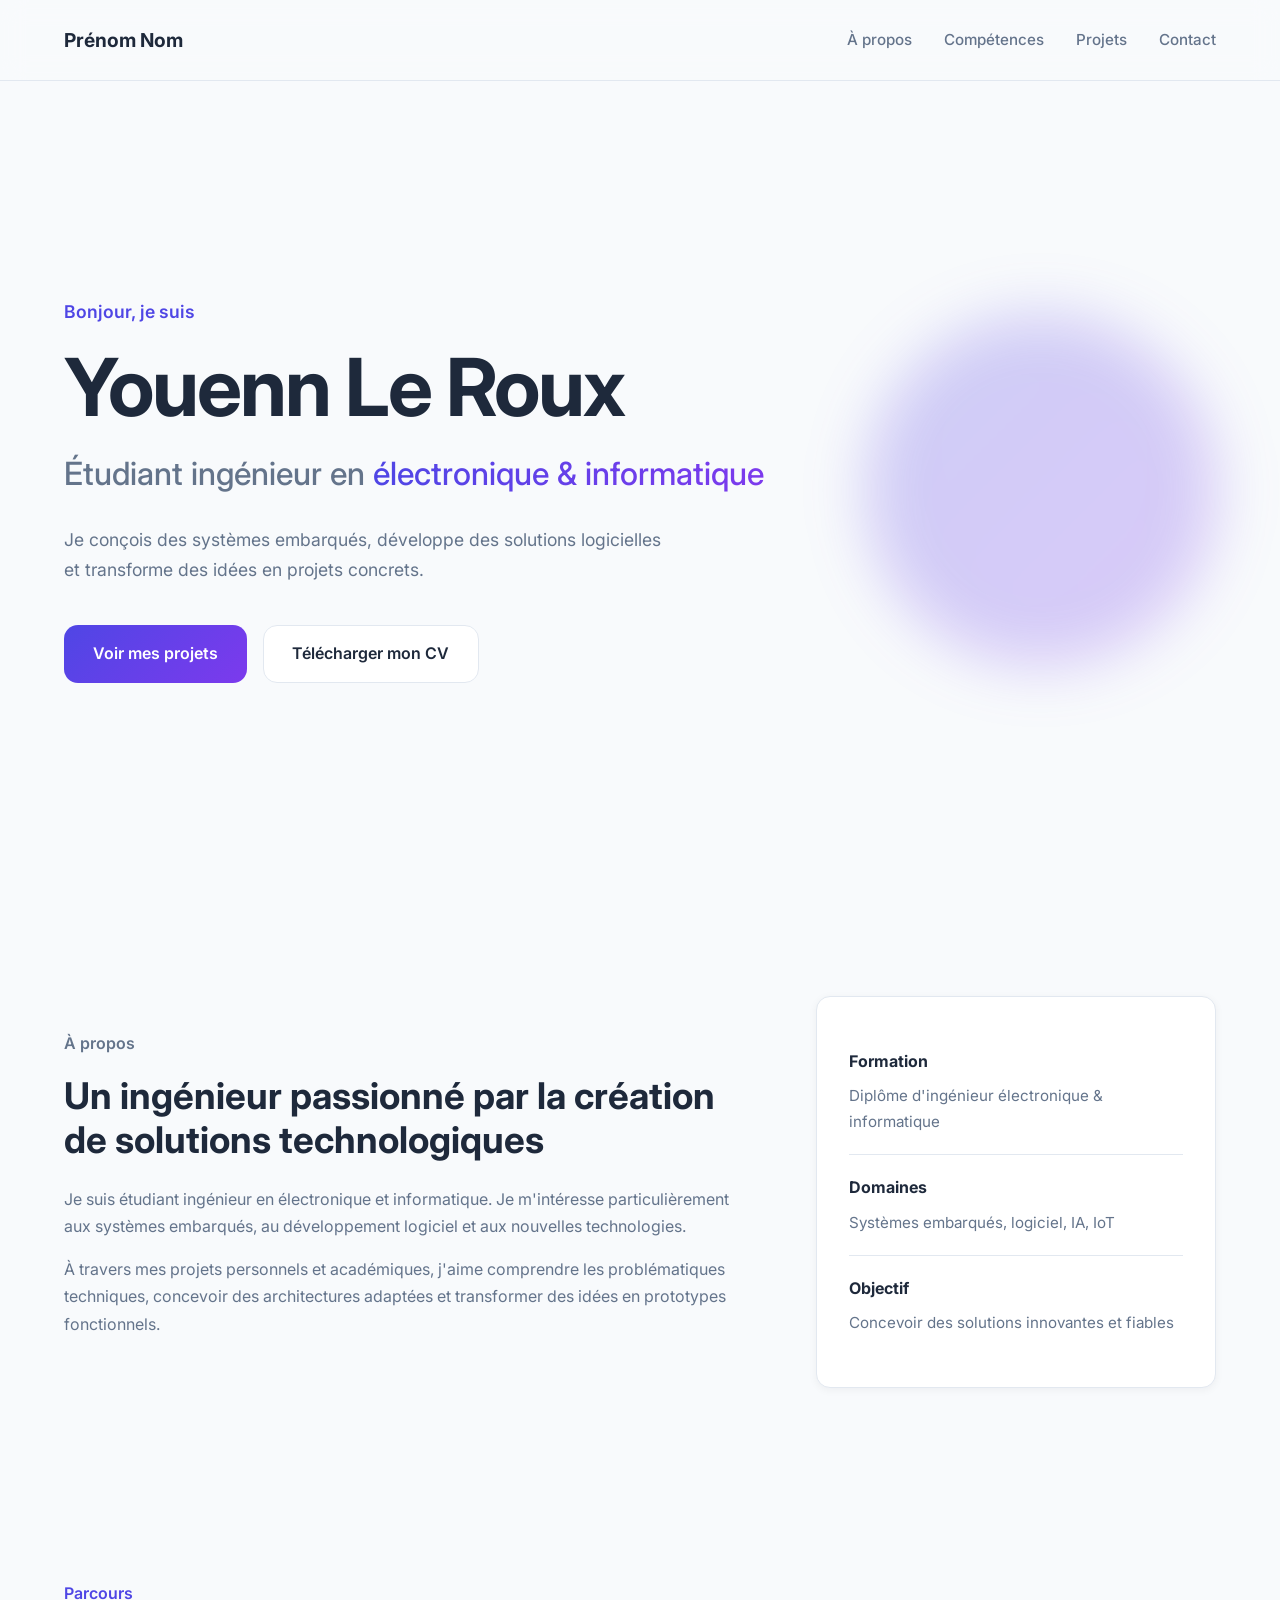
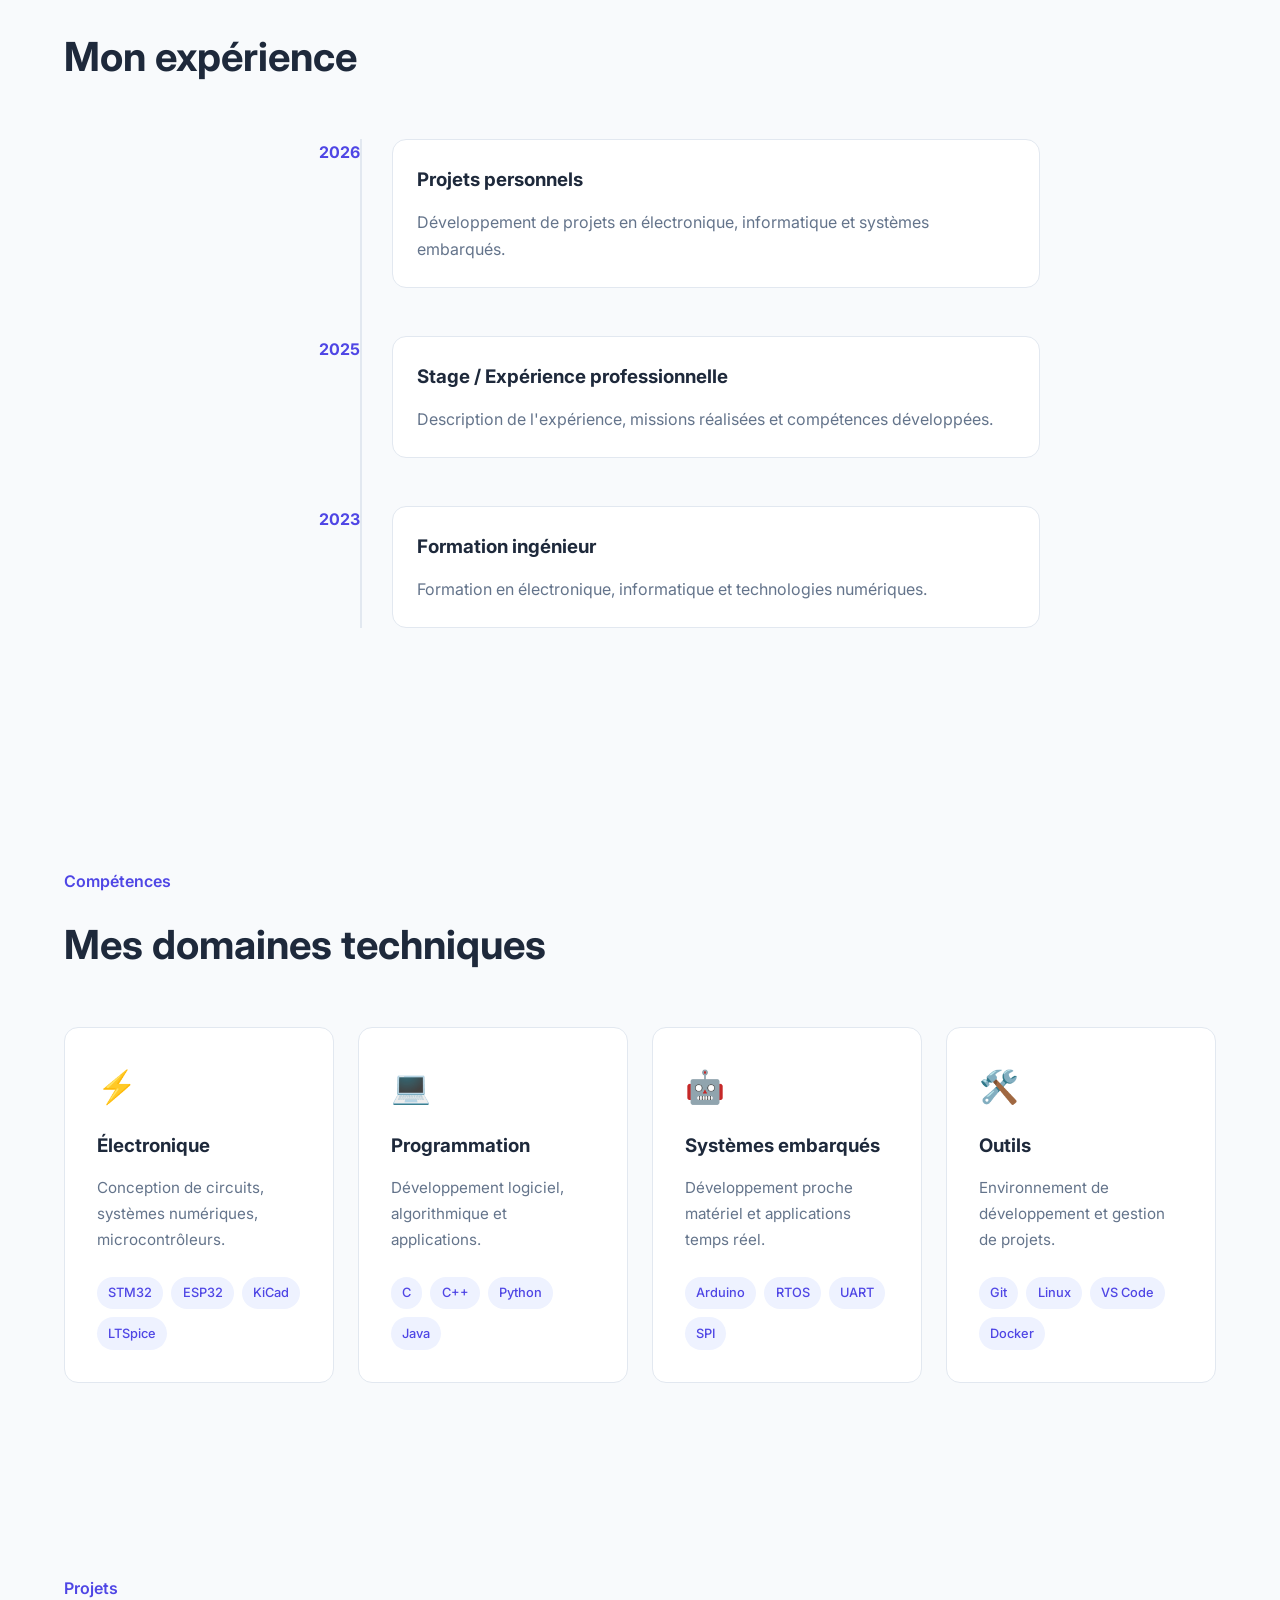
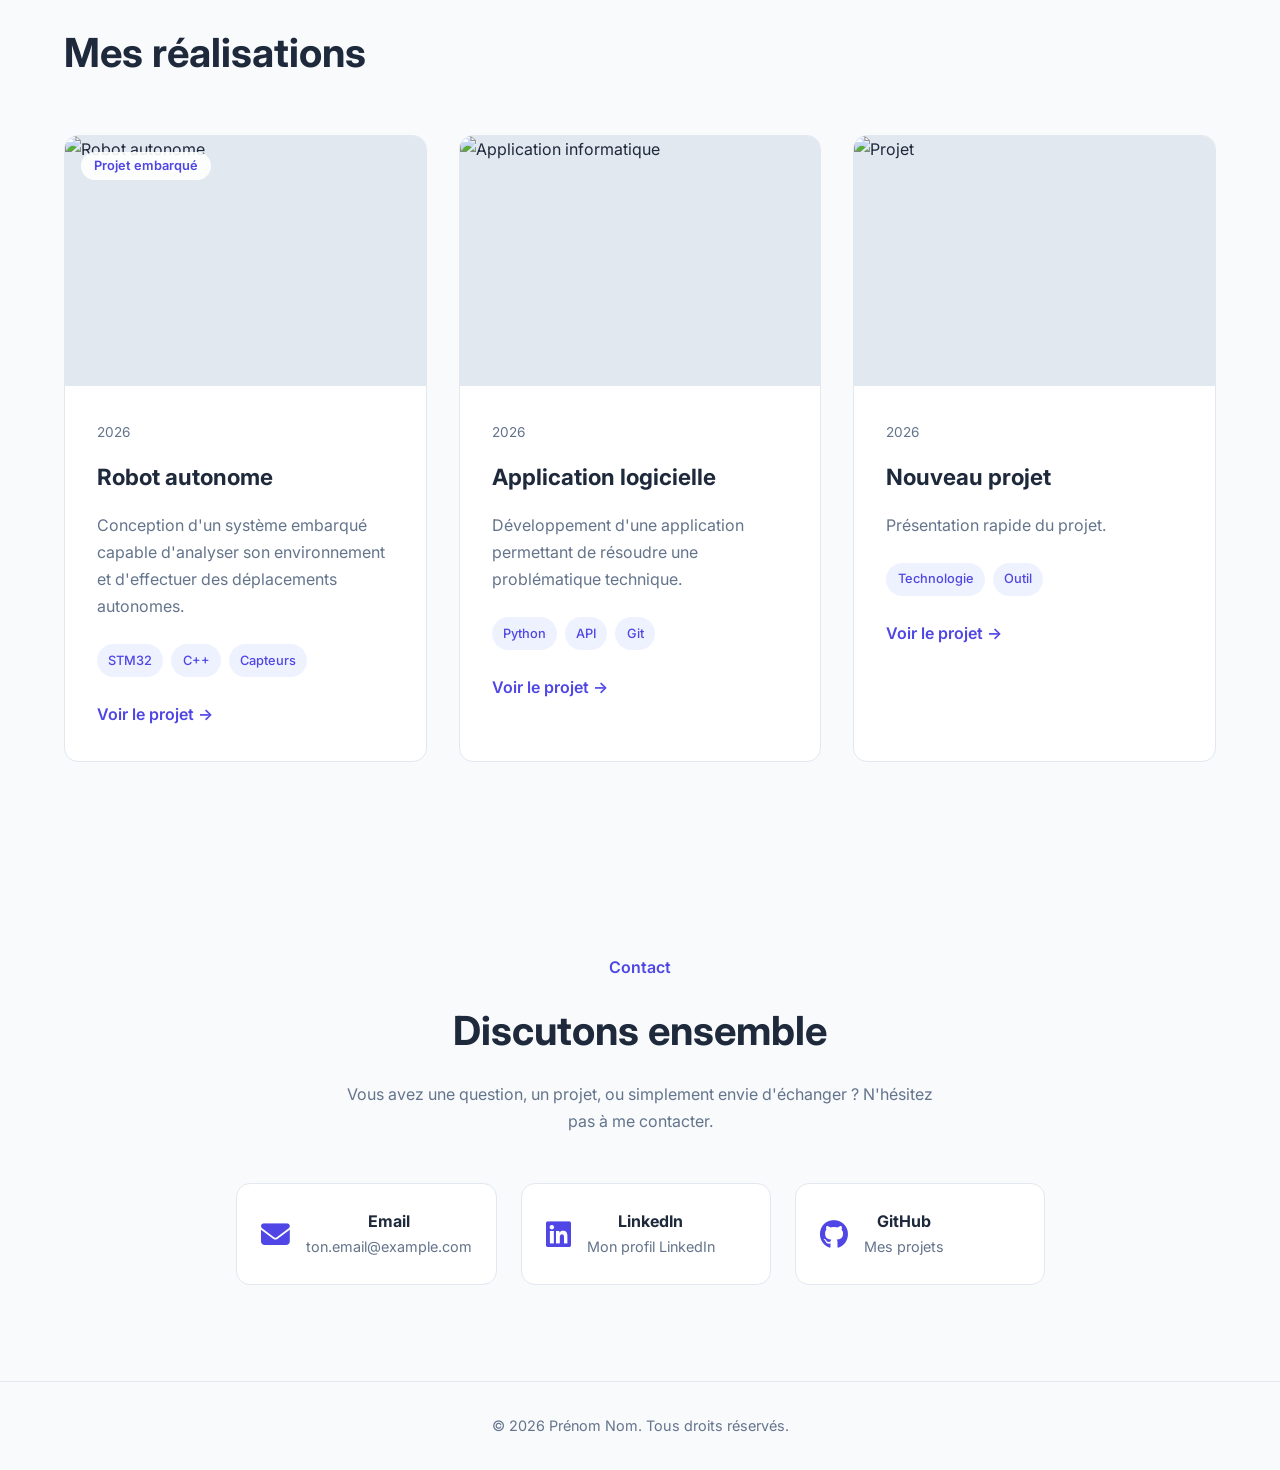
==== index.html @ a0578a2b "Ajout timeline" ====
<!DOCTYPE html>
<html lang="fr">

<head>
    <meta charset="UTF-8">
    <meta name="viewport" content="width=device-width, initial-scale=1.0">

    <title>Prénom Nom | Portfolio</title>

    <meta name="description"
        content="Portfolio de Prénom Nom, étudiant ingénieur en électronique et informatique.">

    <!-- Police Google -->
    <link rel="preconnect" href="https://fonts.googleapis.com">
    <link rel="preconnect" href="https://fonts.gstatic.com" crossorigin>

    <link href="https://fonts.googleapis.com/css2?family=Inter:wght@300;400;500;600;700;800&display=swap"
        rel="stylesheet">

    <!-- CSS -->
    <link rel="stylesheet" href="css/variables.css">
    <link rel="stylesheet" href="css/style.css">
    <link rel="stylesheet" href="css/components.css">
    <link rel="stylesheet" href="css/home.css">

    <!-- Icônes -->
    <link rel="stylesheet"
        href="https://cdnjs.cloudflare.com/ajax/libs/font-awesome/6.7.2/css/all.min.css">
</head>

<body>

    <!-- ===================== -->
    <!-- Navigation -->
    <!-- ===================== -->


<nav class="navbar">

    <div class="container nav-container">

        <a href="#" class="logo">
            Prénom Nom
        </a>


        <ul class="nav-links">


    <li>
        <a href="#about">
            À propos
        </a>
    </li>


    <li>
        <a href="#skills">
            Compétences
        </a>
    </li>


    <li>
        <a href="#projects">
            Projets
        </a>
    </li>


    <li>
        <a href="#contact">
            Contact
        </a>
    </li>


</ul>


<button class="menu-toggle">

    <i class="fa-solid fa-bars"></i>

</button>

    </div>

</nav>

<!-- ===================== -->
<!-- Hero -->
<!-- ===================== -->

<header class="hero">

    <div class="container hero-container">


        <div class="hero-content">


            <p class="hero-intro">
                Bonjour, je suis
            </p>


            <h1>
                Youenn Le Roux
            </h1>


            <h2>
                Étudiant ingénieur en
                <span>électronique & informatique</span>
            </h2>


            <p class="hero-description">

                Je conçois des systèmes embarqués,
                développe des solutions logicielles
                et transforme des idées en projets concrets.

            </p>


            <div class="hero-buttons">


                <a href="#projects" class="btn btn-primary">

                    Voir mes projets

                </a>


                <a href="assets/cv/CV.pdf" class="btn btn-secondary">

                    Télécharger mon CV

                </a>


            </div>


        </div>



        <div class="hero-decoration">


            <div class="circle"></div>


        </div>



    </div>

</header>

 <!-- ===================== -->
<!-- À propos -->
<!-- ===================== -->

<section id="about" class="about">


    <div class="container about-container">


        <div class="about-content">


            <p class="section-label">
                À propos
            </p>


            <h2>
                Un ingénieur passionné par la création
                de solutions technologiques
            </h2>


            <p>

                Je suis étudiant ingénieur en électronique
                et informatique. Je m'intéresse particulièrement
                aux systèmes embarqués, au développement logiciel
                et aux nouvelles technologies.

            </p>


            <p>

                À travers mes projets personnels et académiques,
                j'aime comprendre les problématiques techniques,
                concevoir des architectures adaptées et transformer
                des idées en prototypes fonctionnels.

            </p>


        </div>



        <div class="about-card">


            <div class="info-item">

                <h3>
                    Formation
                </h3>

                <p>
                    Diplôme d'ingénieur
                    électronique & informatique
                </p>

            </div>



            <div class="info-item">

                <h3>
                    Domaines
                </h3>

                <p>
                    Systèmes embarqués,
                    logiciel, IA, IoT
                </p>

            </div>



            <div class="info-item">

                <h3>
                    Objectif
                </h3>

                <p>
                    Concevoir des solutions
                    innovantes et fiables
                </p>

            </div>


        </div>


    </div>


</section>

<!-- ===================== -->
<!-- Parcours -->
<!-- ===================== -->


<section id="experience" class="experience">


<div class="container">


<div class="section-header">


<p class="section-label">

Parcours

</p>


<h2>

Mon expérience

</h2>


</div>




<div class="timeline">



<div class="timeline-item">


<div class="timeline-date">

2026

</div>


<div class="timeline-content">


<h3>

Projets personnels

</h3>


<p>

Développement de projets en électronique,
informatique et systèmes embarqués.

</p>


</div>


</div>






<div class="timeline-item">


<div class="timeline-date">

2025

</div>


<div class="timeline-content">


<h3>

Stage / Expérience professionnelle

</h3>


<p>

Description de l'expérience,
missions réalisées et compétences développées.

</p>


</div>


</div>






<div class="timeline-item">


<div class="timeline-date">

2023

</div>


<div class="timeline-content">


<h3>

Formation ingénieur

</h3>


<p>

Formation en électronique,
informatique et technologies numériques.

</p>


</div>


</div>



</div>


</div>


</section>

<!-- ===================== -->
<!-- Compétences -->
<!-- ===================== -->

<section id="skills" class="skills">


    <div class="container">


        <div class="section-header">

            <p class="section-label">
                Compétences
            </p>

            <h2>
                Mes domaines techniques
            </h2>

        </div>



        <div class="skills-grid">


            <!-- Electronique -->

            <div class="skill-card">


                <div class="skill-icon">
                    ⚡
                </div>


                <h3>
                    Électronique
                </h3>


                <p>
                    Conception de circuits,
                    systèmes numériques,
                    microcontrôleurs.
                </p>


                <div class="tags">

                    <span>STM32</span>
                    <span>ESP32</span>
                    <span>KiCad</span>
                    <span>LTSpice</span>

                </div>


            </div>



            <!-- Programmation -->

            <div class="skill-card">


                <div class="skill-icon">
                    💻
                </div>


                <h3>
                    Programmation
                </h3>


                <p>
                    Développement logiciel,
                    algorithmique et applications.
                </p>


                <div class="tags">

                    <span>C</span>
                    <span>C++</span>
                    <span>Python</span>
                    <span>Java</span>

                </div>


            </div>



            <!-- Embarqué -->

            <div class="skill-card">


                <div class="skill-icon">
                    🤖
                </div>


                <h3>
                    Systèmes embarqués
                </h3>


                <p>
                    Développement proche matériel
                    et applications temps réel.
                </p>


                <div class="tags">

                    <span>Arduino</span>
                    <span>RTOS</span>
                    <span>UART</span>
                    <span>SPI</span>

                </div>


            </div>



            <!-- Outils -->

            <div class="skill-card">


                <div class="skill-icon">
                    🛠️
                </div>


                <h3>
                    Outils
                </h3>


                <p>
                    Environnement de développement
                    et gestion de projets.
                </p>


                <div class="tags">

                    <span>Git</span>
                    <span>Linux</span>
                    <span>VS Code</span>
                    <span>Docker</span>

                </div>


            </div>


        </div>


    </div>


</section>

<!-- ===================== -->
<!-- Projets -->
<!-- ===================== -->

<section id="projects" class="projects">


    <div class="container">


        <div class="section-header">

            <p class="section-label">
                Projets
            </p>


            <h2>
                Mes réalisations
            </h2>


        </div>



        <div class="projects-grid">



            <!-- Projet 1 -->

            <article class="project-card">


                <div class="project-image">


    <img 
    src="assets/images/projects/project1.jpg"
    alt="Robot autonome">


    <div class="project-overlay">


        <span>
            Projet embarqué
        </span>


    </div>


</div>



                <div class="project-content">
					<div class="project-meta">


    				<span>
        				2026
    				</span>


					</div>

                    <h3>
                        Robot autonome
                    </h3>


                    <p>

                        Conception d'un système embarqué
                        capable d'analyser son environnement
                        et d'effectuer des déplacements autonomes.

                    </p>



                    <div class="tags">

                        <span>STM32</span>
                        <span>C++</span>
                        <span>Capteurs</span>

                    </div>



                    <a href="projects/robot-autonome.html"
                       class="project-link">

                        Voir le projet →

                    </a>


                </div>


            </article>





            <!-- Projet 2 -->

            <article class="project-card">


                <div class="project-image">


                    <img 
                    src="assets/images/projects/project2.jpg"
                    alt="Application informatique">


                </div>



                <div class="project-content">

					<div class="project-meta">

						<span>
							2026
						</span>

					</div>
                    <h3>
                        Application logicielle
                    </h3>


                    <p>

                        Développement d'une application
                        permettant de résoudre une problématique
                        technique.

                    </p>



                    <div class="tags">

                        <span>Python</span>
                        <span>API</span>
                        <span>Git</span>

                    </div>



                    <a href="projects/application.html"
                       class="project-link">

                        Voir le projet →

                    </a>


                </div>


            </article>

			<article class="project-card">


				<div class="project-image">


					<img 
					src="assets/images/projects/project3.jpg"
					alt="Projet">


				</div>



				<div class="project-content">


					<div class="project-meta">

						<span>
							2026
						</span>

					</div>


					<h3>

					Nouveau projet

					</h3>



					<p>

					Présentation rapide du projet.

					</p>



					<div class="tags">

						<span>
							Technologie
						</span>

						<span>
							Outil
						</span>

					</div>


					<a href="#"
					class="project-link">

						Voir le projet →

					</a>



				</div>


			</article>





        </div>


    </div>


</section>

 <!-- ===================== -->
<!-- Contact -->
<!-- ===================== -->

<section id="contact" class="contact">


    <div class="container contact-container">


        <p class="section-label">
            Contact
        </p>


        <h2>
            Discutons ensemble
        </h2>


        <p class="contact-text">

            Vous avez une question, un projet,
            ou simplement envie d'échanger ?
            N'hésitez pas à me contacter.

        </p>



        <div class="contact-links">


            <a href="mailto:ton.email@example.com"
               class="contact-card">


                <i class="fa-solid fa-envelope"></i>


                <div>

                    <h3>
                        Email
                    </h3>

                    <p>
                        ton.email@example.com
                    </p>

                </div>


            </a>





            <a href="#"
               class="contact-card">


                <i class="fa-brands fa-linkedin"></i>


                <div>

                    <h3>
                        LinkedIn
                    </h3>

                    <p>
                        Mon profil LinkedIn
                    </p>

                </div>


            </a>





            <a href="#"
               class="contact-card">


                <i class="fa-brands fa-github"></i>


                <div>

                    <h3>
                        GitHub
                    </h3>


                    <p>
                        Mes projets
                    </p>


                </div>


            </a>



        </div>



    </div>


</section>

 <!-- ===================== -->
<!-- Footer -->
<!-- ===================== -->


<footer class="footer">


    <div class="container">


        <p>

            © 2026 Prénom Nom.
            Tous droits réservés.

        </p>


    </div>


</footer>

    <script src="js/main.js"></script>

</body>

</html>
---- css/variables.css ----
:root {

    /* Couleurs */

    --background: #F8FAFC;
    --surface: #FFFFFF;

    --primary: #4F46E5;
    --primary-light: #6366F1;

    --secondary: #7C3AED;

    --text: #1E293B;
    --text-light: #64748B;

    --border: #E2E8F0;

    /* Ombres */

    --shadow-sm:
        0 2px 8px rgba(15,23,42,.05);

    --shadow-md:
        0 8px 25px rgba(15,23,42,.08);

    --shadow-lg:
        0 15px 40px rgba(15,23,42,.12);

    /* Espacements */

    --spacing-xs: .5rem;
    --spacing-sm: 1rem;
    --spacing-md: 2rem;
    --spacing-lg: 4rem;
    --spacing-xl: 6rem;

    /* Rayons */

    --radius: 14px;

    /* Largeur maximale */

    --container: 1200px;

}
---- css/style.css ----
*{
    margin:0;
    padding:0;
    box-sizing:border-box;
}

html{
    scroll-behavior:smooth;
}

body{

    font-family:'Inter',sans-serif;

    background:var(--background);

    color:var(--text);

    line-height:1.7;

}

img{
    max-width:100%;
    display:block;
}

a{
    color:inherit;
    text-decoration:none;
}

ul{
    list-style:none;
}

section{

    padding:var(--spacing-xl) 0;

}

.container{

    width:min(90%,var(--container));

    margin:auto;

}

body {

    padding-top: 80px;

}

/* ========================= */
/* Footer */
/* ========================= */


.footer {

    padding:2rem 0;

    border-top:1px solid var(--border);

    text-align:center;

    color:var(--text-light);

    font-size:.9rem;

}

@media(max-width:600px){


    section {

        padding:4rem 0;

    }



    .container {


        width:90%;


    }


}
---- css/components.css ----
/* ========================= */
/* Navbar */
/* ========================= */


.navbar {

    position: fixed;

    top: 0;
    left: 0;

    width: 100%;

    z-index: 1000;

    background: rgba(248,250,252,0.75);

    backdrop-filter: blur(12px);

    border-bottom: 1px solid var(--border);

}


.nav-container {

    height: 80px;

    display: flex;

    justify-content: space-between;

    align-items: center;

}


/* Logo */

.logo {

    font-size: 1.2rem;

    font-weight: 700;

    color: var(--text);

}


/* Navigation */

.nav-links {

    display: flex;

    align-items: center;

    gap: 2rem;

}


.nav-links a {

    color: var(--text-light);

    font-size: 0.95rem;

    font-weight: 500;

    transition: color .3s ease;

}



.nav-links a:hover {

    color: var(--primary);

}

.btn {

    display:inline-flex;

    align-items:center;

    justify-content:center;

}

/* ========================= */
/* Menu mobile */
/* ========================= */


.menu-toggle {

    display:none;

    background:none;

    border:none;

    font-size:1.5rem;

    cursor:pointer;

    color:var(--text);

}





@media(max-width:800px){


    .nav-links {


        position:absolute;

        top:80px;

        left:0;

        width:100%;


        background:white;


        flex-direction:column;


        padding:2rem;


        gap:1.5rem;


        border-bottom:1px solid var(--border);


        transform:translateY(-150%);


        transition:.3s ease;


    }



    .nav-links.active {


        transform:translateY(0);


    }



    .menu-toggle {


        display:block;


    }



}
---- css/home.css ----
/* ========================= */
/* Hero */
/* ========================= */


.hero {

    min-height: calc(100vh - 80px);

    display: flex;

    align-items: center;

    overflow: hidden;

}



.hero-container {

    display: flex;

    justify-content: space-between;

    align-items: center;

    gap: 3rem;

}



.hero-content {

    max-width: 700px;

    animation: fadeUp .8s ease forwards;

}



.hero-intro {

    color: var(--primary);

    font-size: 1.1rem;

    font-weight: 600;

    margin-bottom: 1rem;

}



.hero h1 {


    font-size: clamp(3rem, 7vw, 5rem);

    line-height: 1.1;

    letter-spacing: -2px;

    margin-bottom: 1rem;

}



.hero h2 {

    font-size: clamp(1.4rem, 3vw, 2rem);

    font-weight: 500;

    color: var(--text-light);

    margin-bottom: 1.5rem;

}



.hero h2 span {

    background: linear-gradient(
        90deg,
        var(--primary),
        var(--secondary)
    );

    -webkit-background-clip: text;

    color: transparent;

}



.hero-description {

    max-width: 600px;

    color: var(--text-light);

    font-size: 1.1rem;

    margin-bottom: 2.5rem;

}



/* Boutons */


.hero-buttons {

    display: flex;

    gap: 1rem;

}



.btn {

    padding: .9rem 1.8rem;

    border-radius: var(--radius);

    font-weight: 600;

    transition: all .3s ease;

}



.btn-primary {

    background:

    linear-gradient(
        135deg,
        var(--primary),
        var(--secondary)
    );

    color:white;

}



.btn-primary:hover {

    transform: translateY(-3px);

    box-shadow: var(--shadow-md);

}



.btn-secondary {

    border:1px solid var(--border);

    background:white;

}



.btn-secondary:hover {

    border-color:var(--primary);

    color:var(--primary);

}



/* Décoration */

.hero-decoration {

    position:relative;

    width:350px;

    height:350px;

}



.circle {


    width:100%;

    height:100%;


    border-radius:50%;


    background:

    linear-gradient(
        135deg,
        rgba(79,70,229,.25),
        rgba(124,58,237,.25)
    );


    filter:blur(30px);


}



/* Animation */


@keyframes fadeUp {


    from {

        opacity:0;

        transform:translateY(30px);

    }


    to {

        opacity:1;

        transform:translateY(0);

    }

}

/* ========================= */
/* About */
/* ========================= */


.about-container {

    display:grid;

    grid-template-columns:1fr 400px;

    gap:4rem;

    align-items:center;

}



.section-label {

    color:var(--primary);

    font-weight:600;

    margin-bottom:1rem;

}



.about-content h2 {

    font-size:2.3rem;

    line-height:1.2;

    margin-bottom:1.5rem;

}



.about-content p {

    color:var(--text-light);

    margin-bottom:1rem;

}



/* Carte */

.about-card {


    background:var(--surface);

    border:1px solid var(--border);

    border-radius:var(--radius);

    padding:2rem;

    box-shadow:var(--shadow-sm);

}



.info-item {

    padding:1.2rem 0;

    border-bottom:1px solid var(--border);

}



.info-item:last-child {

    border-bottom:none;

}



.info-item h3 {

    font-size:1rem;

    margin-bottom:.5rem;

    color:var(--text);

}



.info-item p {

    color:var(--text-light);

    font-size:.95rem;

}

/* ========================= */
/* Skills */
/* ========================= */


.section-header {

    margin-bottom:3rem;

}



.section-header h2 {

    font-size:2.5rem;

}



.skills-grid {


    display:grid;

    grid-template-columns:
    repeat(4,1fr);

    gap:1.5rem;

}



.skill-card {


    background:var(--surface);

    border:1px solid var(--border);

    padding:2rem;

    border-radius:var(--radius);

    transition:.3s ease;

}



.skill-card:hover {


    transform:translateY(-8px);

    box-shadow:var(--shadow-md);

    border-color:transparent;

}



.skill-icon {


    font-size:2rem;

    margin-bottom:1rem;

}



.skill-card h3 {

    margin-bottom:.8rem;

}



.skill-card p {

    color:var(--text-light);

    font-size:.95rem;

    margin-bottom:1.5rem;

}



/* Tags */


.tags {

    display:flex;

    flex-wrap:wrap;

    gap:.5rem;

}



.tags span {


    background:#EEF2FF;

    color:var(--primary);

    padding:.35rem .7rem;

    border-radius:999px;

    font-size:.8rem;

    font-weight:500;

}

@media(max-width:1100px){


    .skills-grid {

        grid-template-columns:
        repeat(2,1fr);

    }


}



@media(max-width:600px){


    .skills-grid {

        grid-template-columns:1fr;

    }


}

/* ========================= */
/* Projects */
/* ========================= */


.projects-grid {


    display:grid;

    grid-template-columns:
    repeat(3,1fr);

    gap:2rem;

}



.project-card {


    background:var(--surface);

    border:1px solid var(--border);

    border-radius:var(--radius);

    overflow:hidden;

    transition:.3s ease;


}



.project-card:hover {


    transform:translateY(-8px);

    box-shadow:var(--shadow-md);


}



.project-image {


    height:250px;

    background:#E2E8F0;

    overflow:hidden;


}



.project-image img {


    width:100%;

    height:100%;

    object-fit:cover;

    transition:.5s ease;


}



.project-content {


    padding:2rem;


}



.project-content h3 {


    font-size:1.4rem;

    margin-bottom:1rem;


}



.project-content p {


    color:var(--text-light);

    margin-bottom:1.5rem;


}



.project-link {


    display:inline-block;

    margin-top:1.5rem;

    color:var(--primary);

    font-weight:600;

    transition:.3s;


}



.project-link:hover {


    transform:translateX(5px);


}

@media(max-width:1000px){


    .projects-grid {

        grid-template-columns:
        repeat(2,1fr);

    }


}



@media(max-width:700px){


    .projects-grid {

        grid-template-columns:
        1fr;

    }


}

/* ========================= */
/* Contact */
/* ========================= */


.contact {

    text-align:center;

}



.contact-container h2 {

    font-size:2.5rem;

    margin-bottom:1rem;

}



.contact-text {


    max-width:600px;

    margin:0 auto 3rem;

    color:var(--text-light);

}



.contact-links {


    display:flex;

    justify-content:center;

    gap:1.5rem;

    flex-wrap:wrap;


}



.contact-card {


    display:flex;

    align-items:center;

    gap:1rem;

    padding:1.5rem;

    min-width:250px;

    background:var(--surface);

    border:1px solid var(--border);

    border-radius:var(--radius);

    transition:.3s ease;


}



.contact-card i {


    font-size:1.8rem;

    color:var(--primary);


}



.contact-card:hover {


    transform:translateY(-5px);

    box-shadow:var(--shadow-md);


}



.contact-card h3 {


    font-size:1rem;


}



.contact-card p {


    color:var(--text-light);

    font-size:.9rem;


}

@media(max-width:900px){


    .hero-container {


        flex-direction:column;


        text-align:center;


    }



    .hero-buttons {


        justify-content:center;


        flex-wrap:wrap;


    }



    .hero-decoration {


        width:250px;

        height:250px;


    }


}

/* ========================= */
/* Project cards improvement */
/* ========================= */


.project-image {

    position:relative;

}



.project-overlay {


    position:absolute;

    top:1rem;

    left:1rem;


}



.project-overlay span {


    background:rgba(255,255,255,.9);

    color:var(--primary);

    padding:.4rem .8rem;

    border-radius:999px;

    font-size:.8rem;

    font-weight:600;


}



.project-meta {


    margin-bottom:.8rem;

}



.project-meta span {


    color:var(--text-light);

    font-size:.85rem;


}



.project-card {


    position:relative;

}



.project-card img {


    transition:.5s ease;

}



.project-card:hover img {


    transform:scale(1.05);


}


/* ========================= */
/* Experience timeline */
/* ========================= */


.experience {

    position:relative;

}



.timeline {

    position:relative;

    max-width:800px;

    margin:auto;

}



.timeline::before {


    content:"";

    position:absolute;

    left:120px;

    top:0;

    bottom:0;


    width:2px;

    background:var(--border);


}



.timeline-item {


    display:grid;

    grid-template-columns:120px 1fr;

    gap:2rem;

    margin-bottom:3rem;


}



.timeline-date {


    font-weight:700;

    color:var(--primary);

    text-align:right;


}



.timeline-content {


    background:var(--surface);

    border:1px solid var(--border);

    padding:1.5rem;

    border-radius:var(--radius);


}



.timeline-content h3 {


    margin-bottom:.8rem;


}



.timeline-content p {


    color:var(--text-light);


}

@media(max-width:700px){


    .timeline::before {

        left:10px;

    }



    .timeline-item {


        grid-template-columns:1fr;

        padding-left:2rem;


    }



    .timeline-date {


        text-align:left;


    }


}
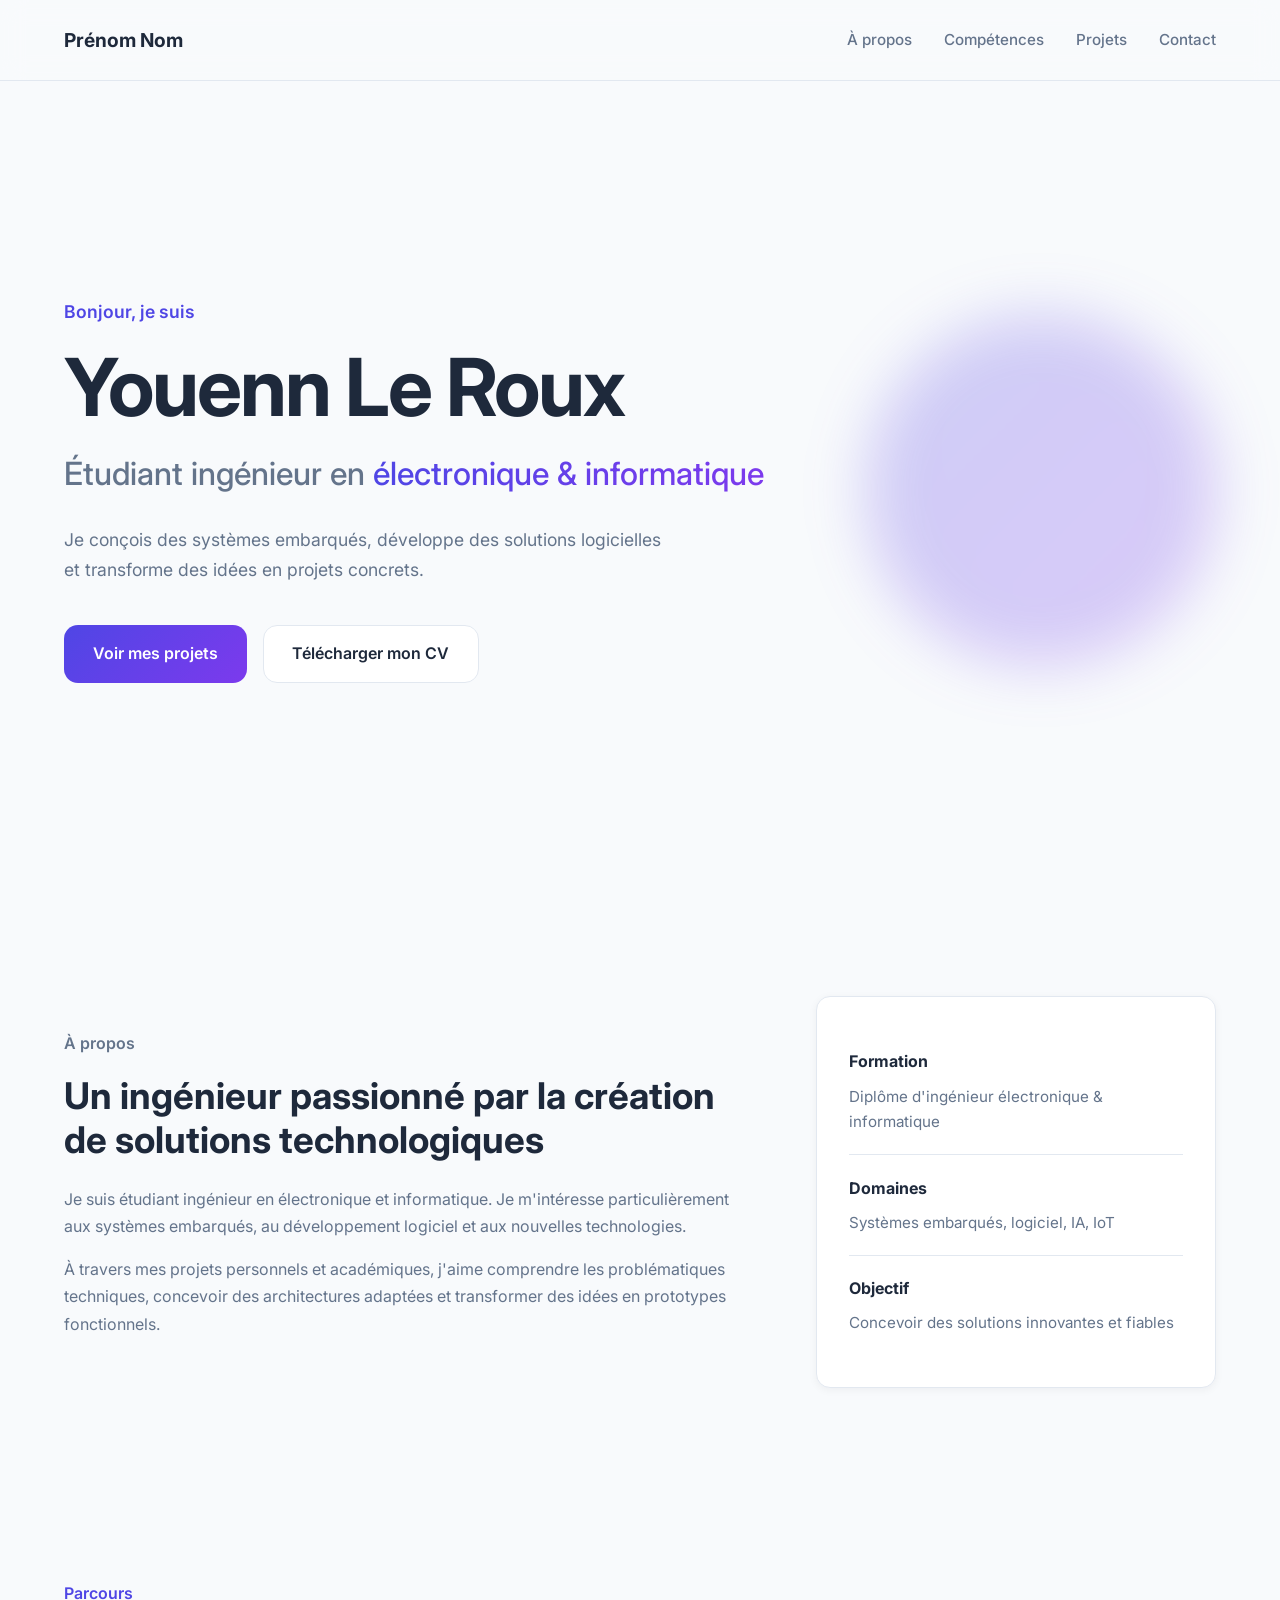
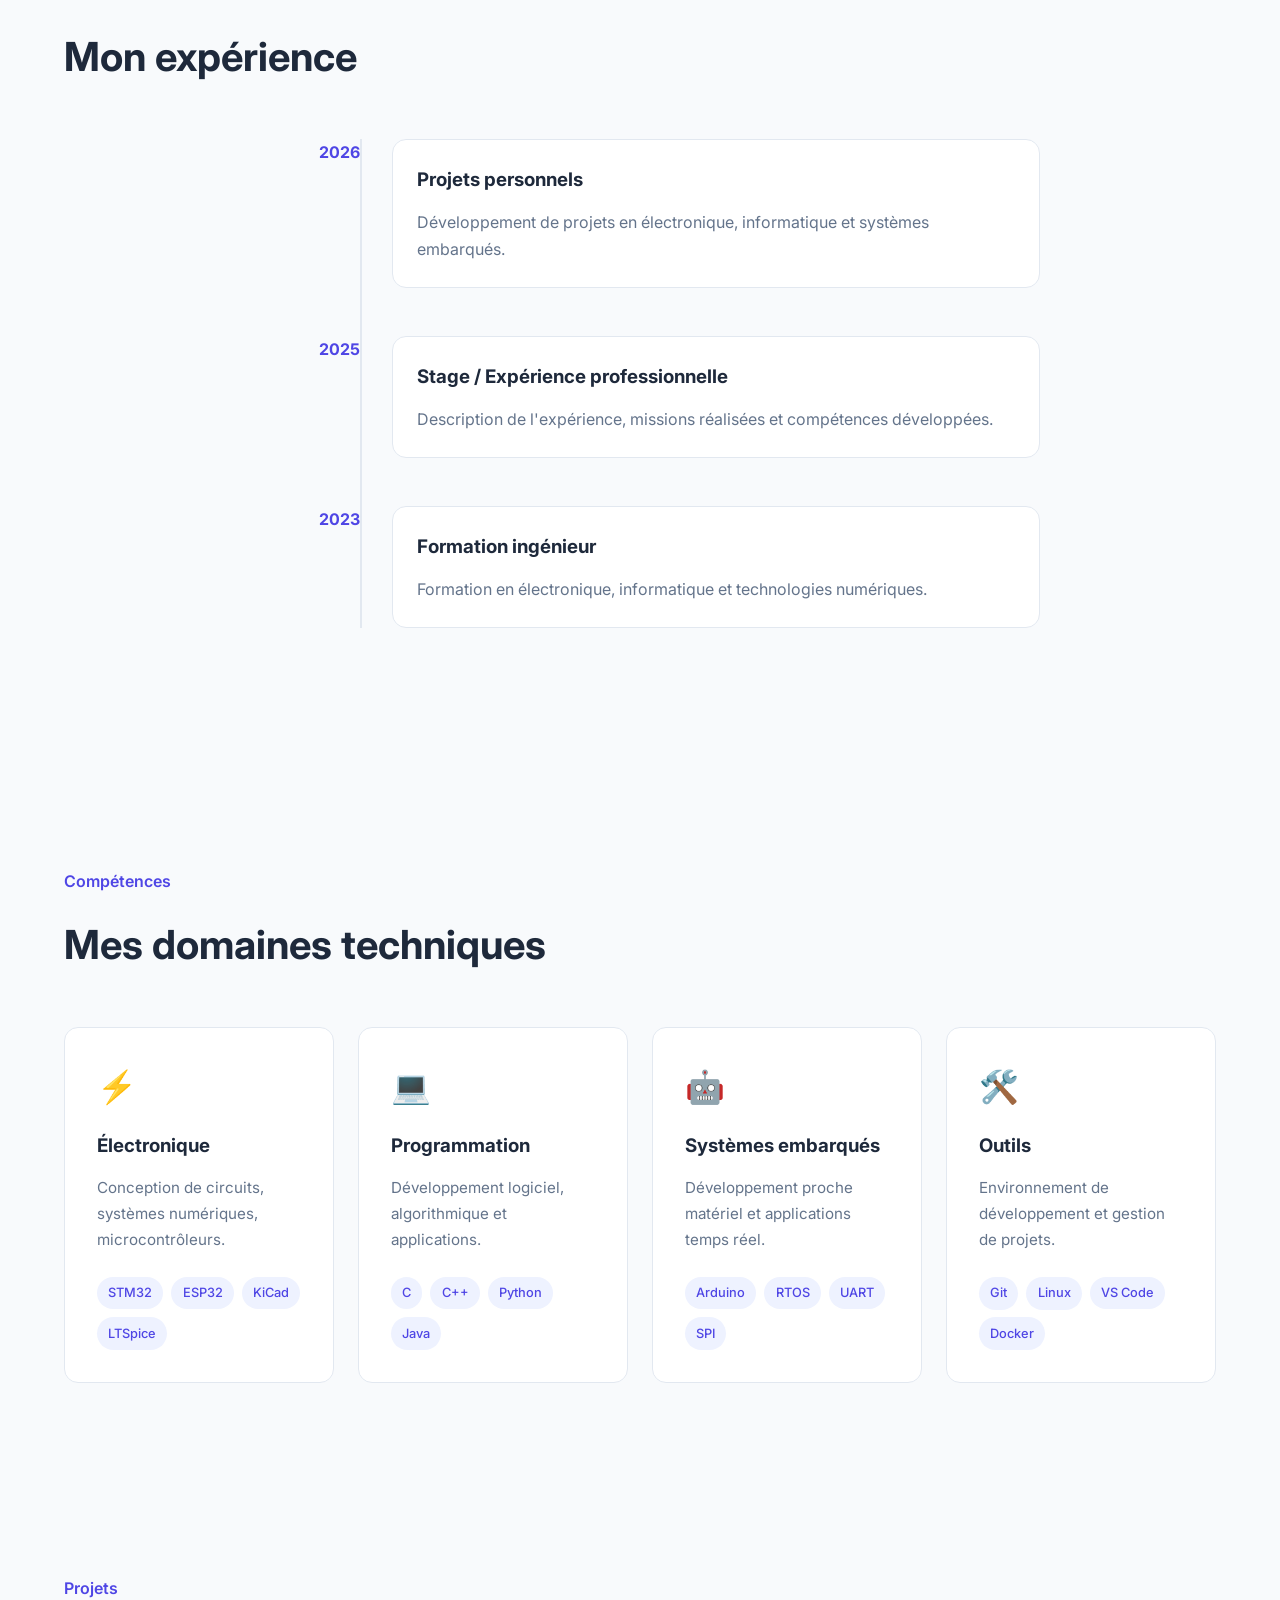
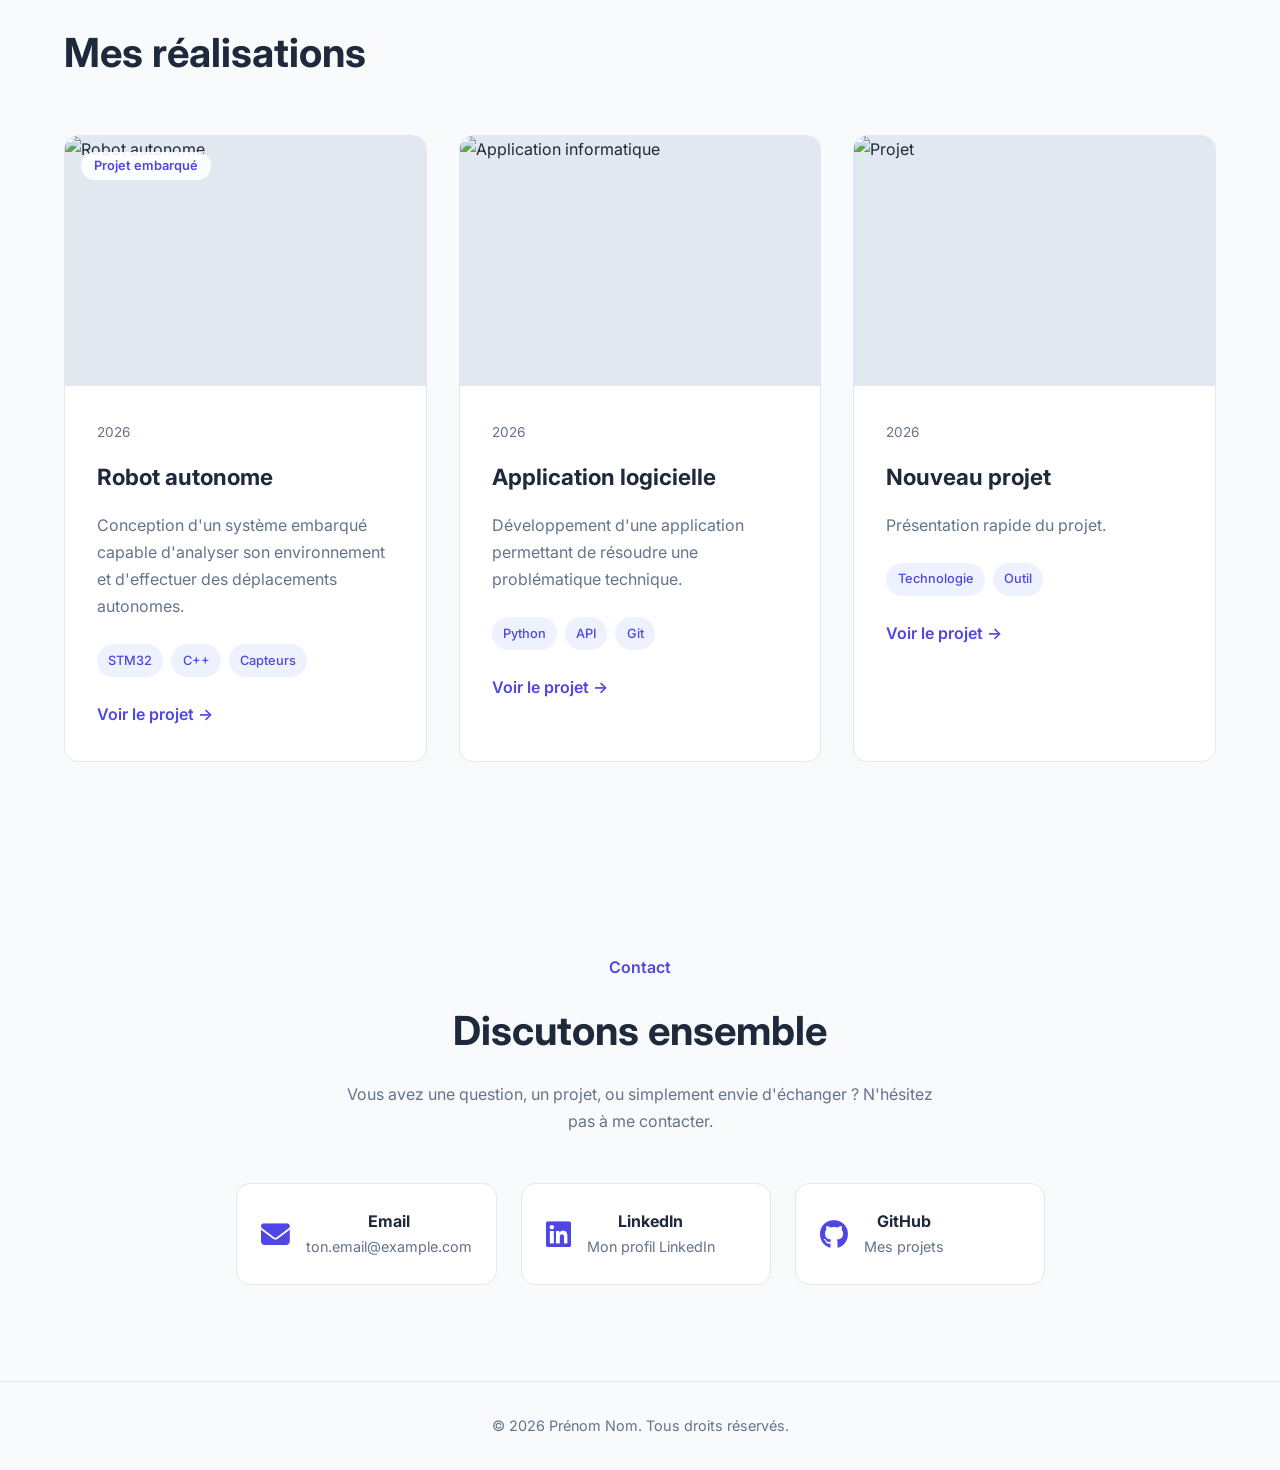
==== commit a05ed33e: "Animations scroll" ====
--- a/index.html
+++ b/index.html
@@ -23,6 +23,10 @@
     <link rel="stylesheet" href="css/components.css">
     <link rel="stylesheet" href="css/home.css">
 
+	<link 
+href="https://unpkg.com/aos@2.3.1/dist/aos.css"
+rel="stylesheet">
+
     <!-- Icônes -->
     <link rel="stylesheet"
         href="https://cdnjs.cloudflare.com/ajax/libs/font-awesome/6.7.2/css/all.min.css">
@@ -97,7 +101,9 @@
     <div class="container hero-container">
 
 
-        <div class="hero-content">
+        <div 
+		class="hero-content"
+		data-aos="fade-up">
 
 
             <p class="hero-intro">
@@ -173,7 +179,9 @@
     <div class="container about-container">
 
 
-        <div class="about-content">
+        <div 
+		class="about-content"
+		data-aos="fade-right">
 
 
             <p class="section-label">
@@ -211,7 +219,9 @@
 
 
 
-        <div class="about-card">
+        <div 
+		class="about-card"
+		data-aos="fade-left">
 
 
             <div class="info-item">
@@ -303,7 +313,10 @@
 
 
 
-<div class="timeline-item">
+<div 
+class="timeline-item"
+data-aos="fade-up"
+>
 
 
 <div class="timeline-date">
@@ -341,7 +354,9 @@
 
 
 
-<div class="timeline-item">
+<div 
+class="timeline-item"
+data-aos="fade-up">
 
 
 <div class="timeline-date">
@@ -379,7 +394,9 @@
 
 
 
-<div class="timeline-item">
+<div 
+class="timeline-item"
+data-aos="fade-up">
 
 
 <div class="timeline-date">
@@ -451,7 +468,9 @@
 
             <!-- Electronique -->
 
-            <div class="skill-card">
+            <div 
+			class="skill-card"
+			data-aos="fade-up">
 
 
                 <div class="skill-icon">
@@ -487,7 +506,9 @@
 
             <!-- Programmation -->
 
-            <div class="skill-card">
+            <div 
+			class="skill-card"
+			data-aos="fade-up">
 
 
                 <div class="skill-icon">
@@ -522,7 +543,9 @@
 
             <!-- Embarqué -->
 
-            <div class="skill-card">
+            <div 
+			class="skill-card"
+			data-aos="fade-up">
 
 
                 <div class="skill-icon">
@@ -557,7 +580,9 @@
 
             <!-- Outils -->
 
-            <div class="skill-card">
+            <div 
+			class="skill-card"
+			data-aos="fade-up">
 
 
                 <div class="skill-icon">
@@ -629,7 +654,10 @@
 
             <!-- Projet 1 -->
 
-            <article class="project-card">
+            <article 
+			class="project-card"
+			data-aos="fade-up"
+			data-aos-delay="100">
 
 
                 <div class="project-image">
@@ -710,7 +738,10 @@
 
             <!-- Projet 2 -->
 
-            <article class="project-card">
+            <article 
+			class="project-card"
+			data-aos="fade-up"
+			data-aos-delay="200">
 
 
                 <div class="project-image">
@@ -772,7 +803,10 @@
 
             </article>
 
-			<article class="project-card">
+			<article 
+			class="project-card"
+			data-aos="fade-up"
+			data-aos-delay="300">
 
 
 				<div class="project-image">
@@ -1000,6 +1034,24 @@
 
     <script src="js/main.js"></script>
 
+
+
+<script 
+src="https://unpkg.com/aos@2.3.1/dist/aos.js">
+</script>
+
+
+<script>
+
+AOS.init({
+
+    duration:800,
+
+    once:true
+
+});
+
+</script>
 </body>
 
 </html>
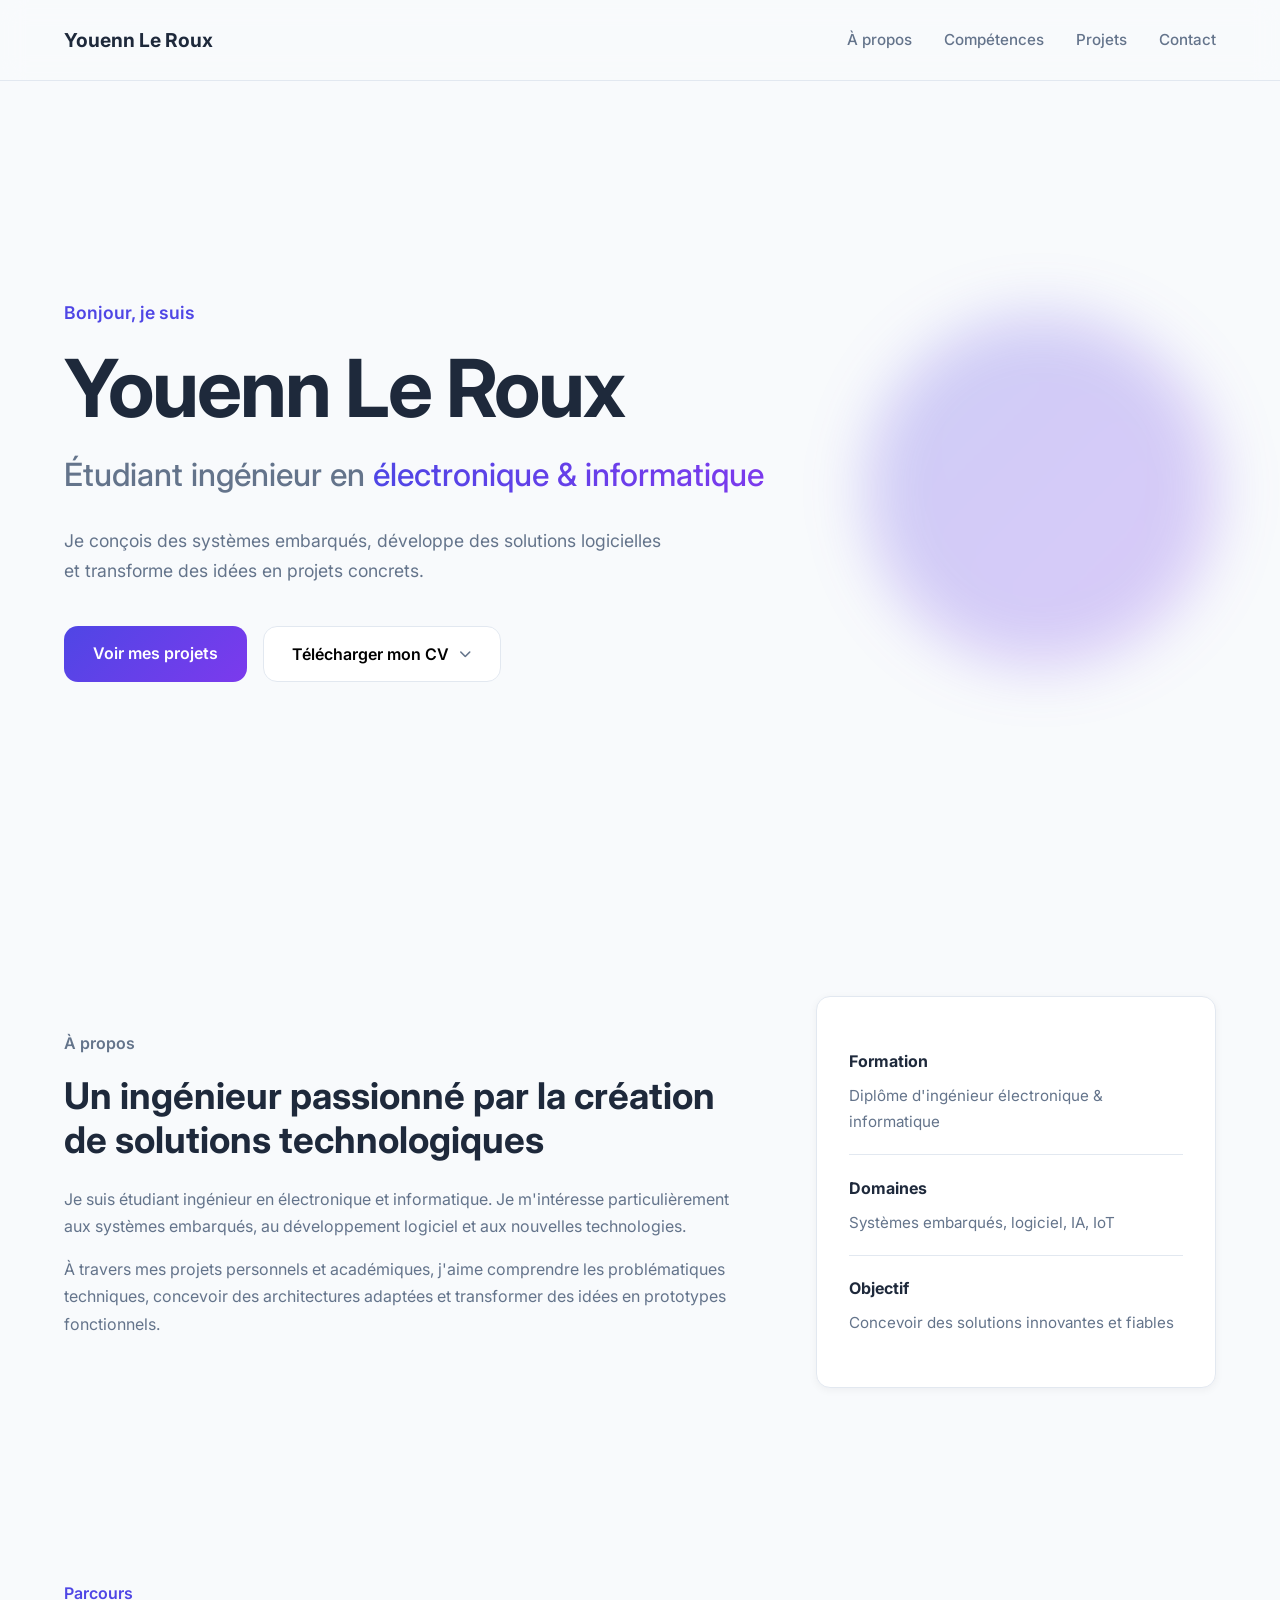
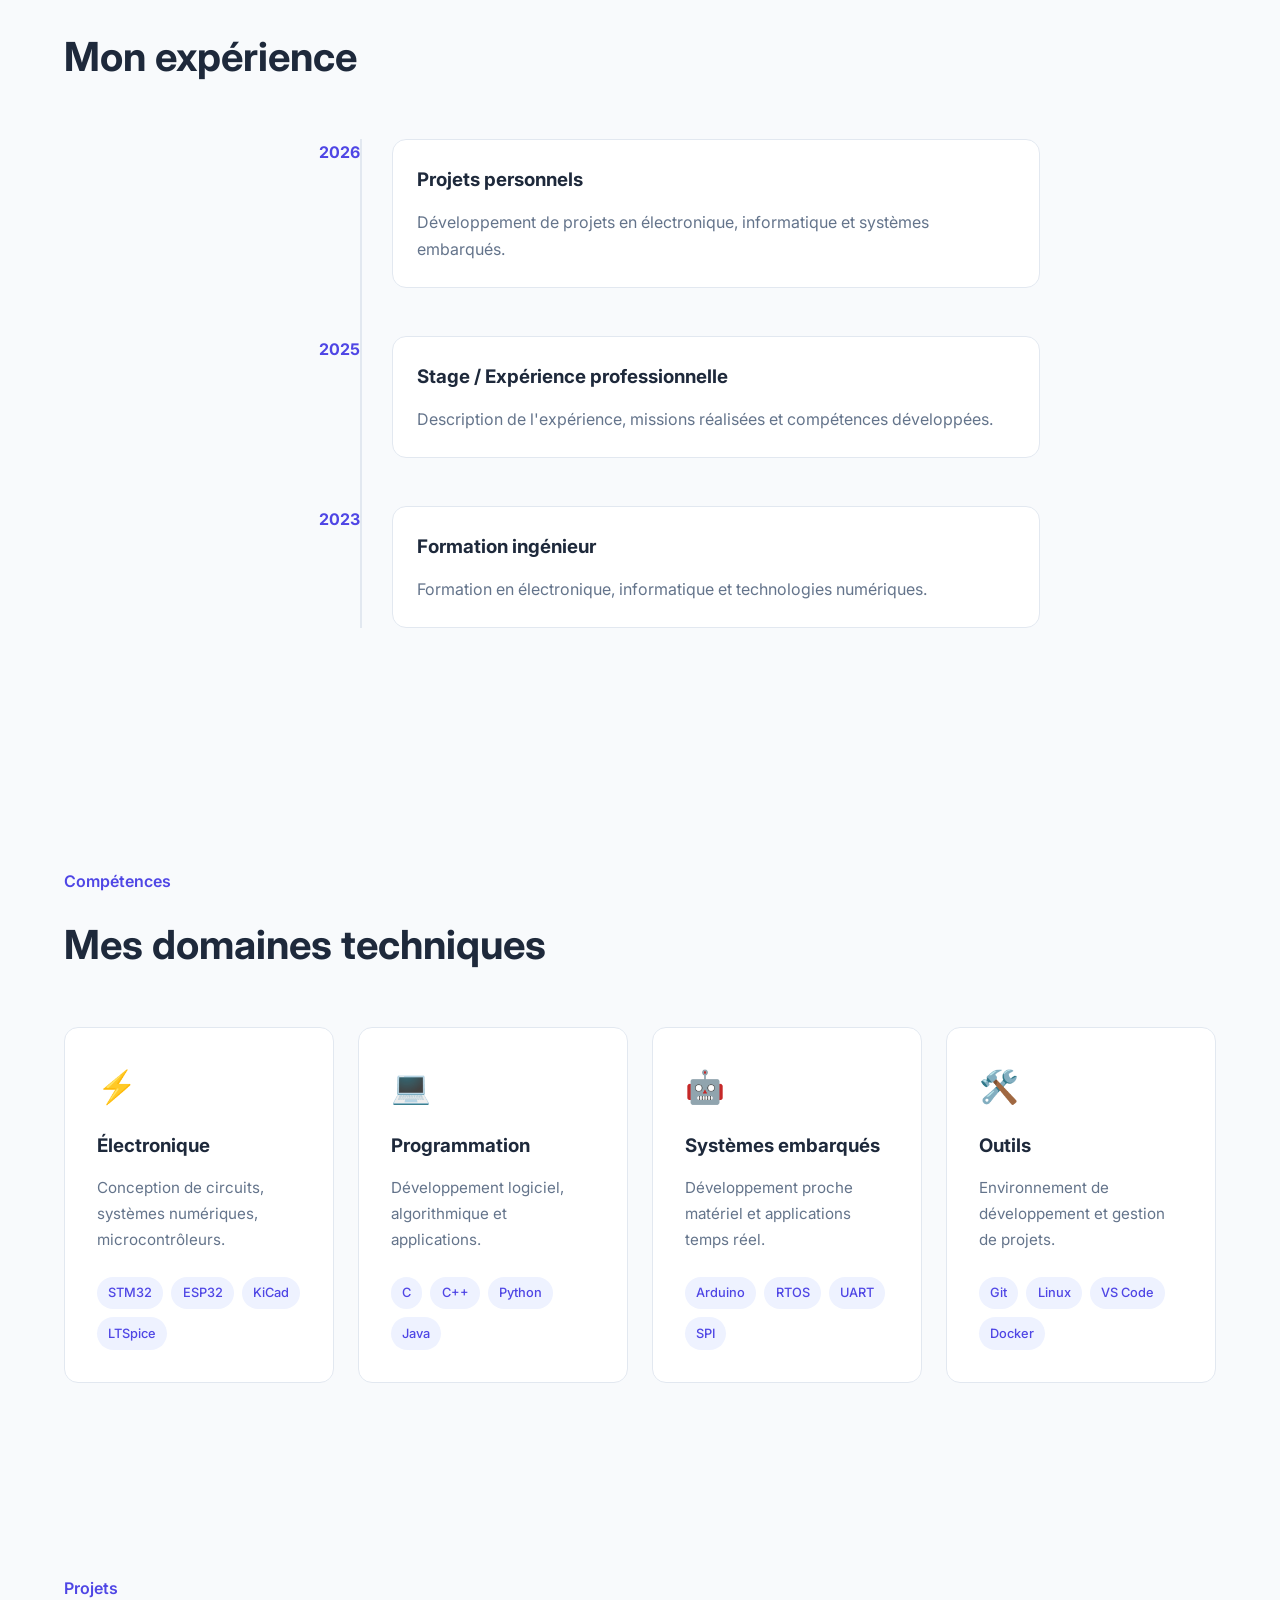
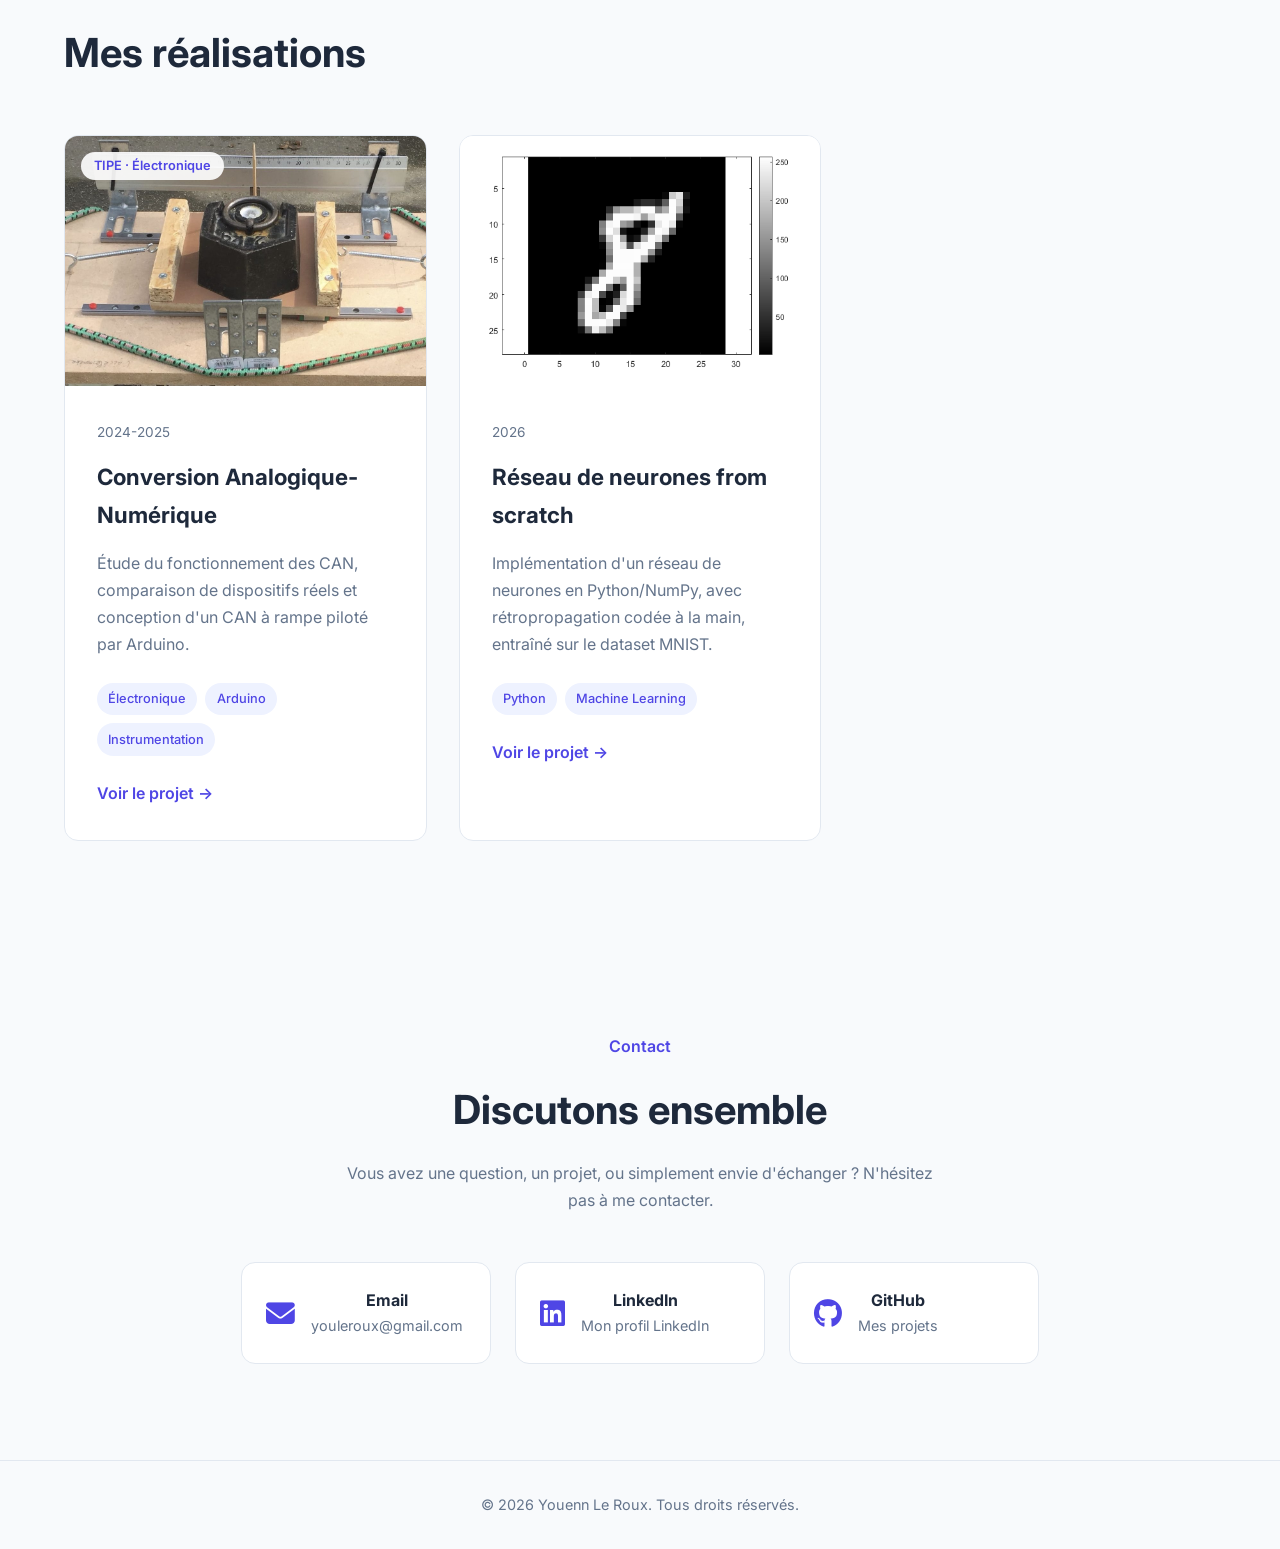
==== commit 588a246d: "Projet MNIST fini" ====
--- a/index.html
+++ b/index.html
@@ -5,7 +5,7 @@
     <meta charset="UTF-8">
     <meta name="viewport" content="width=device-width, initial-scale=1.0">
 
-    <title>Prénom Nom | Portfolio</title>
+    <title>Youenn Le Roux | Portfolio</title>
 
     <meta name="description"
         content="Portfolio de Prénom Nom, étudiant ingénieur en électronique et informatique.">
@@ -44,7 +44,7 @@
     <div class="container nav-container">
 
         <a href="#" class="logo">
-            Prénom Nom
+            Youenn Le Roux
         </a>
 
 
@@ -141,11 +141,29 @@
                 </a>
 
 
-                <a href="assets/cv/CV.pdf" class="btn btn-secondary">
-
-                    Télécharger mon CV
-
-                </a>
+                <div class="cv-dropdown" id="cvDropdown">
+
+                    <button type="button" class="btn btn-secondary cv-dropdown-toggle" id="cvDropdownToggle">
+
+                        Télécharger mon CV
+
+                        <i class="fa-solid fa-chevron-down"></i>
+
+                    </button>
+
+                    <div class="cv-dropdown-menu">
+
+                        <a href="assets/cv/CV-FR.pdf" download>
+                            <span class="cv-flag">🇫🇷</span> Français
+                        </a>
+
+                        <a href="assets/cv/CV-EN.pdf" download>
+                            <span class="cv-flag">🇬🇧</span> English
+                        </a>
+
+                    </div>
+
+                </div>
 
 
             </div>
@@ -664,15 +682,15 @@
 
 
     <img 
-    src="assets/images/projects/project1.jpg"
-    alt="Robot autonome">
+    src="assets/images/projects/can/hero-manip.jpg"
+    alt="Conversion analogique-numérique">
 
 
     <div class="project-overlay">
 
 
         <span>
-            Projet embarqué
+            TIPE · Électronique
         </span>
 
 
@@ -688,22 +706,22 @@
 
 
     				<span>
-        				2026
+        				2024-2025
     				</span>
 
 
 					</div>
 
                     <h3>
-                        Robot autonome
+                        Conversion Analogique-Numérique
                     </h3>
 
 
                     <p>
 
-                        Conception d'un système embarqué
-                        capable d'analyser son environnement
-                        et d'effectuer des déplacements autonomes.
+                        Étude du fonctionnement des CAN,
+                        comparaison de dispositifs réels et
+                        conception d'un CAN à rampe piloté par Arduino.
 
                     </p>
 
@@ -711,15 +729,15 @@
 
                     <div class="tags">
 
-                        <span>STM32</span>
-                        <span>C++</span>
-                        <span>Capteurs</span>
+                        <span>Électronique</span>
+                        <span>Arduino</span>
+                        <span>Instrumentation</span>
 
                     </div>
 
 
 
-                    <a href="projects/robot-autonome.html"
+                    <a href="projects/can.html"
                        class="project-link">
 
                         Voir le projet →
@@ -748,8 +766,8 @@
 
 
                     <img 
-                    src="assets/images/projects/project2.jpg"
-                    alt="Application informatique">
+                    src="assets/images/projects/mnist-nn/neural_network_project_cover.png"
+                    alt="Réseau de neurones from scratch">
 
 
                 </div>
@@ -766,15 +784,15 @@
 
 					</div>
                     <h3>
-                        Application logicielle
+                        Réseau de neurones from scratch
                     </h3>
 
 
                     <p>
 
-                        Développement d'une application
-                        permettant de résoudre une problématique
-                        technique.
+                        Implémentation d'un réseau de neurones en
+                        Python/NumPy, avec rétropropagation codée à la
+                        main, entraîné sur le dataset MNIST.
 
                     </p>
 
@@ -783,14 +801,13 @@
                     <div class="tags">
 
                         <span>Python</span>
-                        <span>API</span>
-                        <span>Git</span>
+                        <span>Machine Learning</span>
 
                     </div>
 
 
 
-                    <a href="projects/application.html"
+                    <a href="projects/mnist-nn.html"
                        class="project-link">
 
                         Voir le projet →
@@ -802,83 +819,6 @@
 
 
             </article>
-
-			<article 
-			class="project-card"
-			data-aos="fade-up"
-			data-aos-delay="300">
-
-
-				<div class="project-image">
-
-
-					<img 
-					src="assets/images/projects/project3.jpg"
-					alt="Projet">
-
-
-				</div>
-
-
-
-				<div class="project-content">
-
-
-					<div class="project-meta">
-
-						<span>
-							2026
-						</span>
-
-					</div>
-
-
-					<h3>
-
-					Nouveau projet
-
-					</h3>
-
-
-
-					<p>
-
-					Présentation rapide du projet.
-
-					</p>
-
-
-
-					<div class="tags">
-
-						<span>
-							Technologie
-						</span>
-
-						<span>
-							Outil
-						</span>
-
-					</div>
-
-
-					<a href="#"
-					class="project-link">
-
-						Voir le projet →
-
-					</a>
-
-
-
-				</div>
-
-
-			</article>
-
-
-
-
 
         </div>
 
@@ -921,7 +861,7 @@
         <div class="contact-links">
 
 
-            <a href="mailto:ton.email@example.com"
+            <a href="mailto:youleroux@gmail.com"
                class="contact-card">
 
 
@@ -935,7 +875,7 @@
                     </h3>
 
                     <p>
-                        ton.email@example.com
+                        youleroux@gmail.com
                     </p>
 
                 </div>
@@ -1021,7 +961,7 @@
 
         <p>
 
-            © 2026 Prénom Nom.
+            © 2026 Youenn Le Roux.
             Tous droits réservés.
 
         </p>
@@ -1052,6 +992,35 @@
 });
 
 </script>
+
+<script>
+
+// Menu déroulant du CV (FR/EN)
+(function () {
+    const dropdown = document.getElementById('cvDropdown');
+    const toggle = document.getElementById('cvDropdownToggle');
+
+    if (!dropdown || !toggle) return;
+
+    toggle.addEventListener('click', function (e) {
+        e.stopPropagation();
+        dropdown.classList.toggle('active');
+    });
+
+    document.addEventListener('click', function (e) {
+        if (!dropdown.contains(e.target)) {
+            dropdown.classList.remove('active');
+        }
+    });
+
+    document.addEventListener('keydown', function (e) {
+        if (e.key === 'Escape') {
+            dropdown.classList.remove('active');
+        }
+    });
+})();
+
+</script>
 </body>
 
 </html>
--- a/css/variables.css
+++ b/css/variables.css
@@ -42,4 +42,34 @@
 
     --container: 1200px;
 
+}
+
+
+/* ========================= */
+/* Couleurs des projets */
+/* ========================= */
+
+:root {
+
+    --robot-color: #2563EB;
+    --robot-light: #DBEAFE;
+
+    --iot-color: #10B981;
+    --iot-light: #D1FAE5;
+
+    --vision-color: #7C3AED;
+    --vision-light: #EDE9FE;
+
+    --fpga-color: #F59E0B;
+    --fpga-light: #FEF3C7;
+
+    --software-color: #06B6D4;
+    --software-light: #CFFAFE;
+
+    --can-color: #DC2626;
+    --can-light: #FEE2E2;
+
+    --ml-color: #DB2777;
+    --ml-light: #FCE7F3;
+
 }
--- a/css/components.css
+++ b/css/components.css
@@ -177,4 +177,123 @@
 
 
 
-}+}
+/* ========================= */
+/* CV dropdown */
+/* ========================= */
+
+.cv-dropdown {
+
+    position: relative;
+
+    display: inline-flex;
+
+}
+
+.cv-dropdown-toggle {
+
+    cursor: pointer;
+
+    border: 1px solid var(--border);
+
+    font-family: inherit;
+
+    font-size: 1rem;
+
+    gap: .6rem;
+
+}
+
+.cv-dropdown-toggle i {
+
+    font-size: .75rem;
+
+    color: var(--text-light);
+
+    transition: transform .3s ease;
+
+}
+
+.cv-dropdown.active .cv-dropdown-toggle i {
+
+    transform: rotate(180deg);
+
+}
+
+.cv-dropdown-menu {
+
+    position: absolute;
+
+    top: calc(100% + .6rem);
+
+    left: 0;
+
+    min-width: 190px;
+
+    background: white;
+
+    border: 1px solid var(--border);
+
+    border-radius: var(--radius);
+
+    box-shadow: var(--shadow-md);
+
+    padding: .5rem;
+
+    opacity: 0;
+
+    visibility: hidden;
+
+    transform: translateY(-8px);
+
+    transition: .25s ease;
+
+    z-index: 10;
+
+}
+
+.cv-dropdown.active .cv-dropdown-menu {
+
+    opacity: 1;
+
+    visibility: visible;
+
+    transform: translateY(0);
+
+}
+
+.cv-dropdown-menu a {
+
+    display: flex;
+
+    align-items: center;
+
+    gap: .7rem;
+
+    padding: .7rem .9rem;
+
+    border-radius: 10px;
+
+    color: var(--text);
+
+    font-weight: 500;
+
+    font-size: .95rem;
+
+    transition: .2s ease;
+
+}
+
+.cv-dropdown-menu a:hover {
+
+    background: var(--background);
+
+    color: var(--primary);
+
+}
+
+.cv-flag {
+
+    font-size: 1.1rem;
+
+}
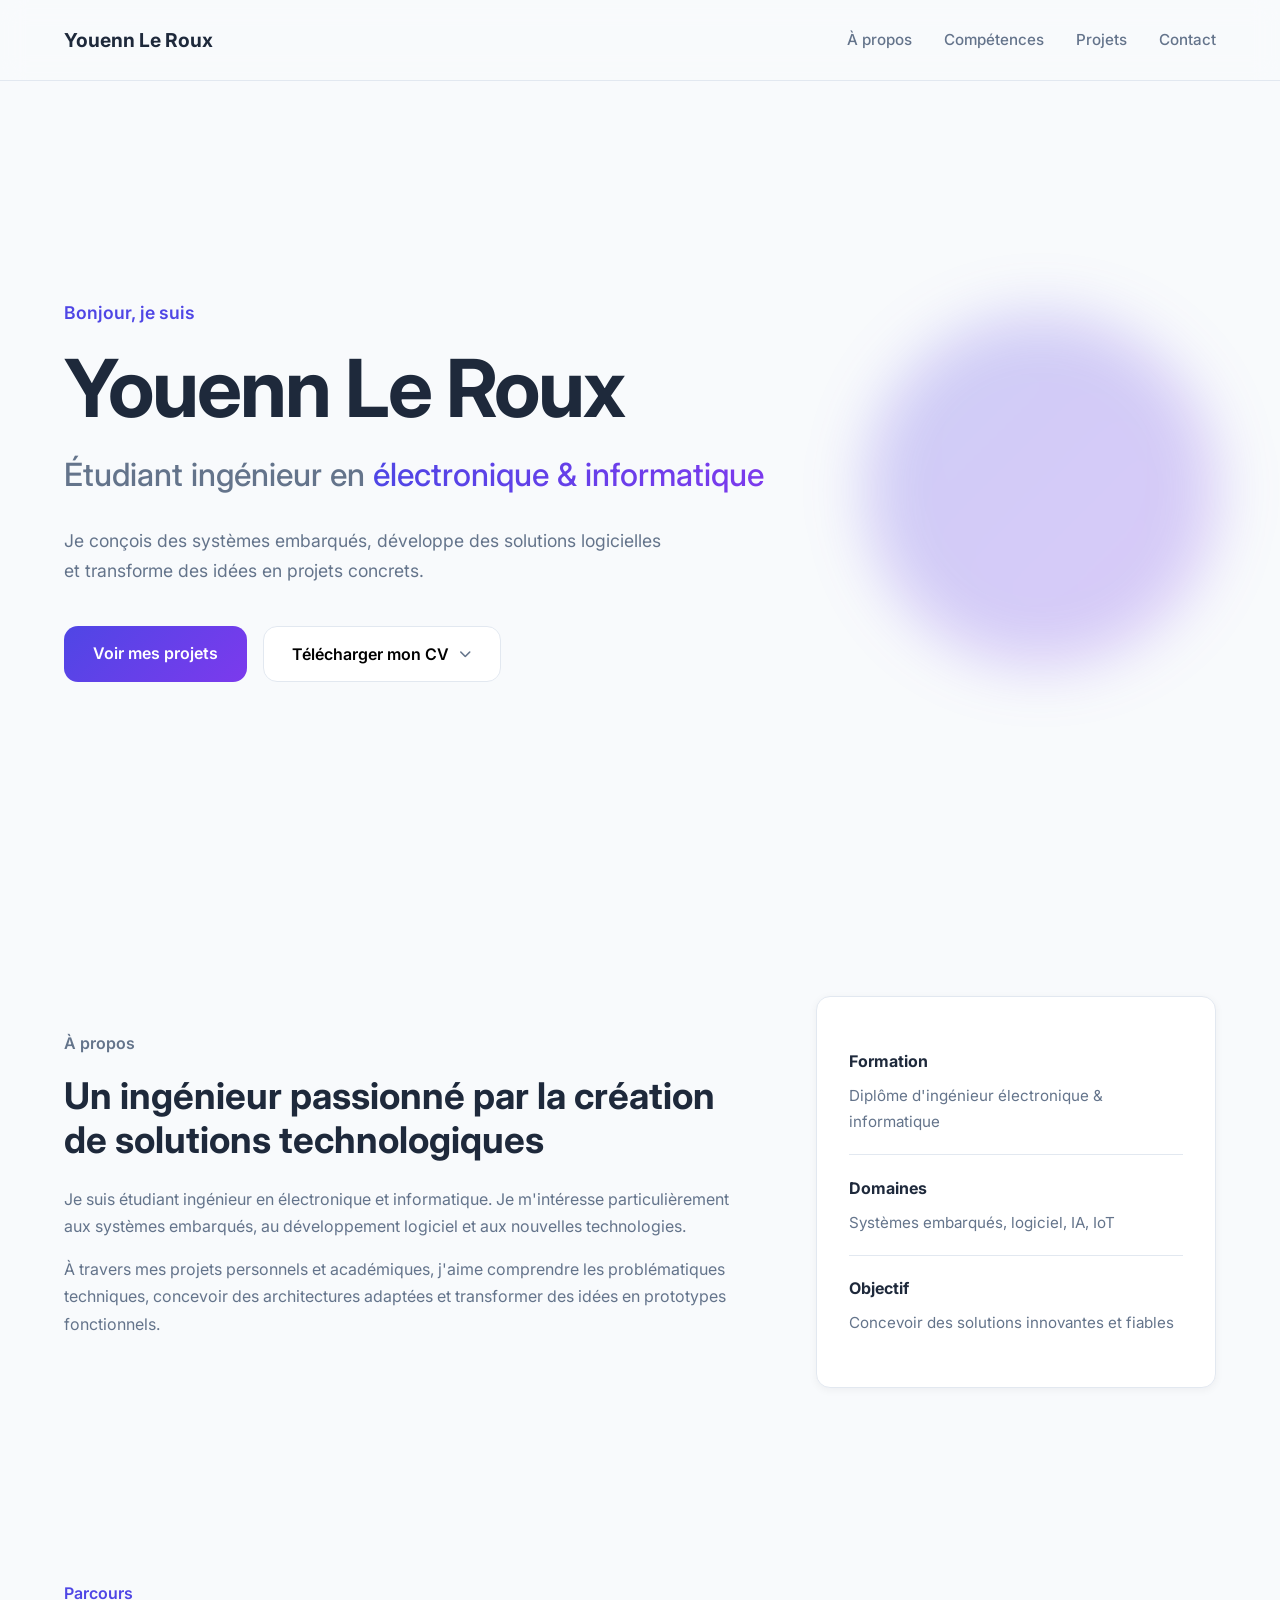
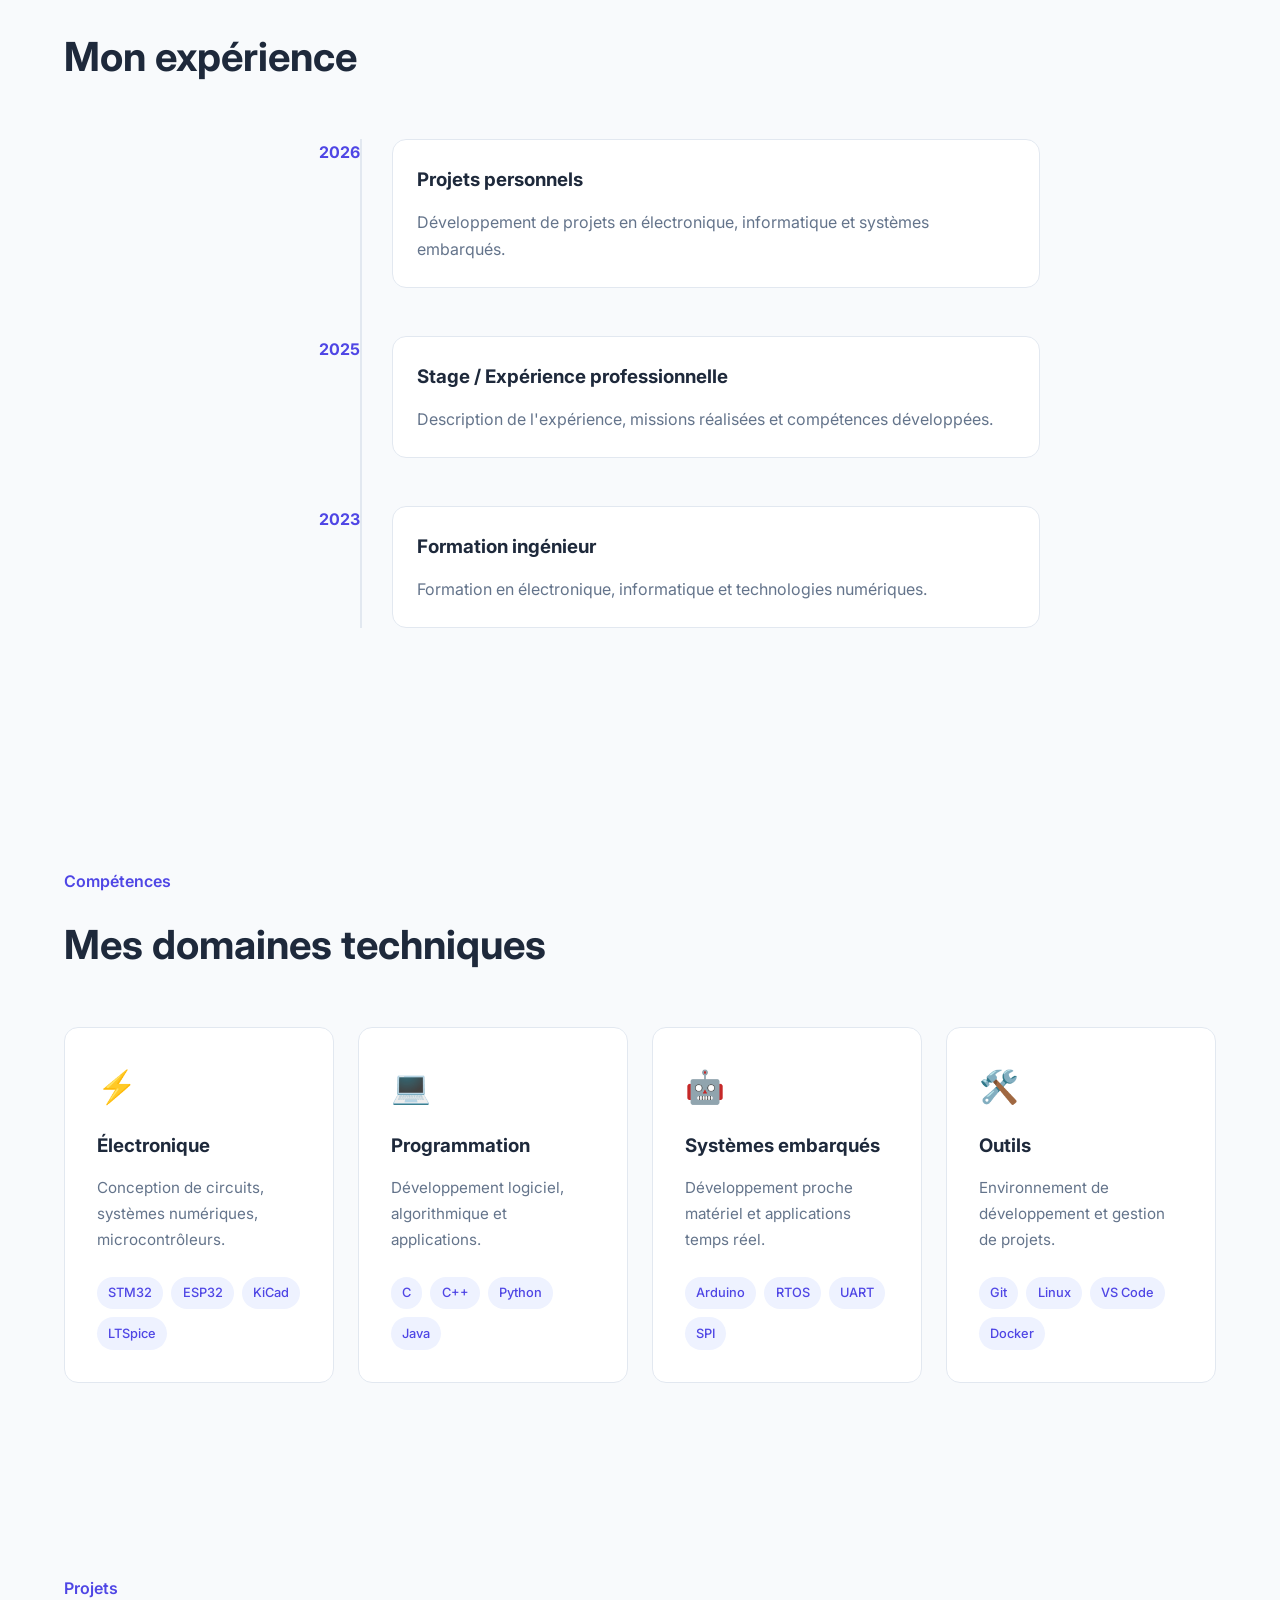
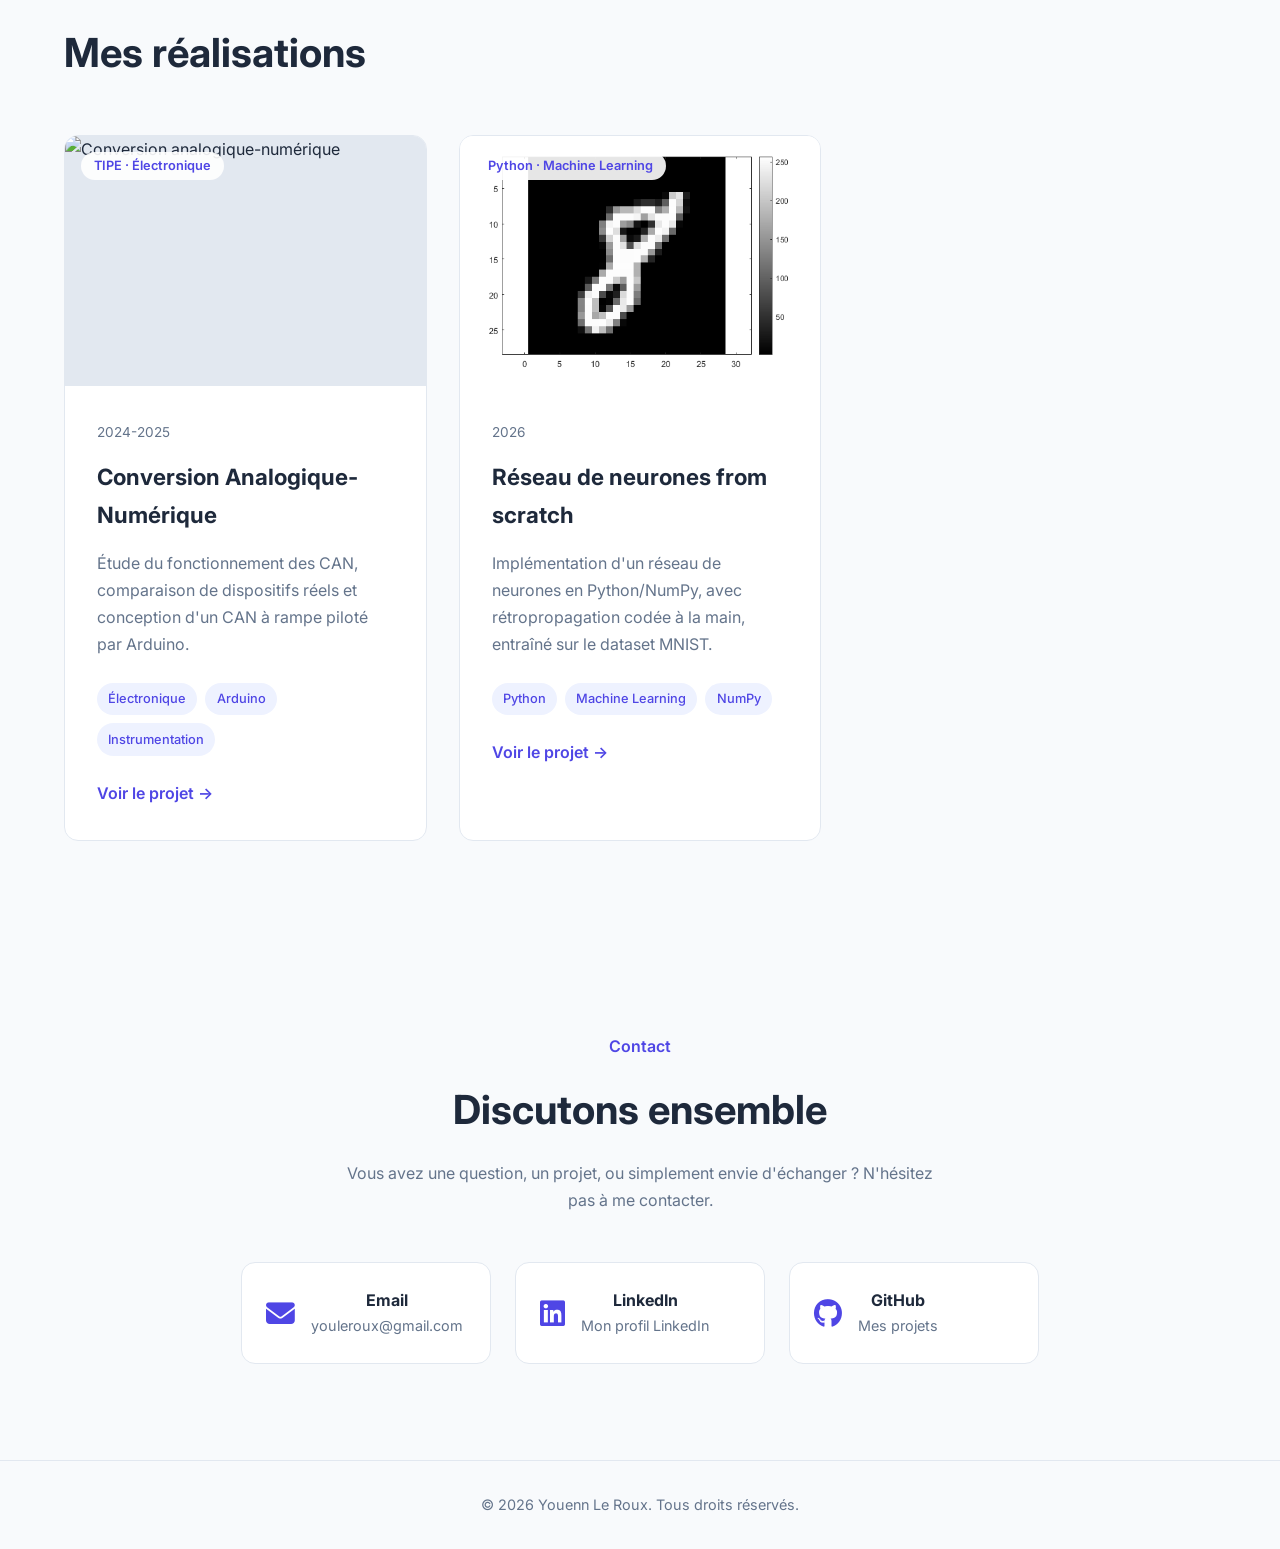
==== commit 0d4d607c: "Projet CAN fini" ====
--- a/index.html
+++ b/index.html
@@ -770,6 +770,17 @@
                     alt="Réseau de neurones from scratch">
 
 
+    <div class="project-overlay">
+
+
+        <span>
+            Python · Machine Learning
+        </span>
+
+
+    </div>
+
+
                 </div>
 
 
@@ -802,6 +813,7 @@
 
                         <span>Python</span>
                         <span>Machine Learning</span>
+                        <span>NumPy</span>
 
                     </div>
 
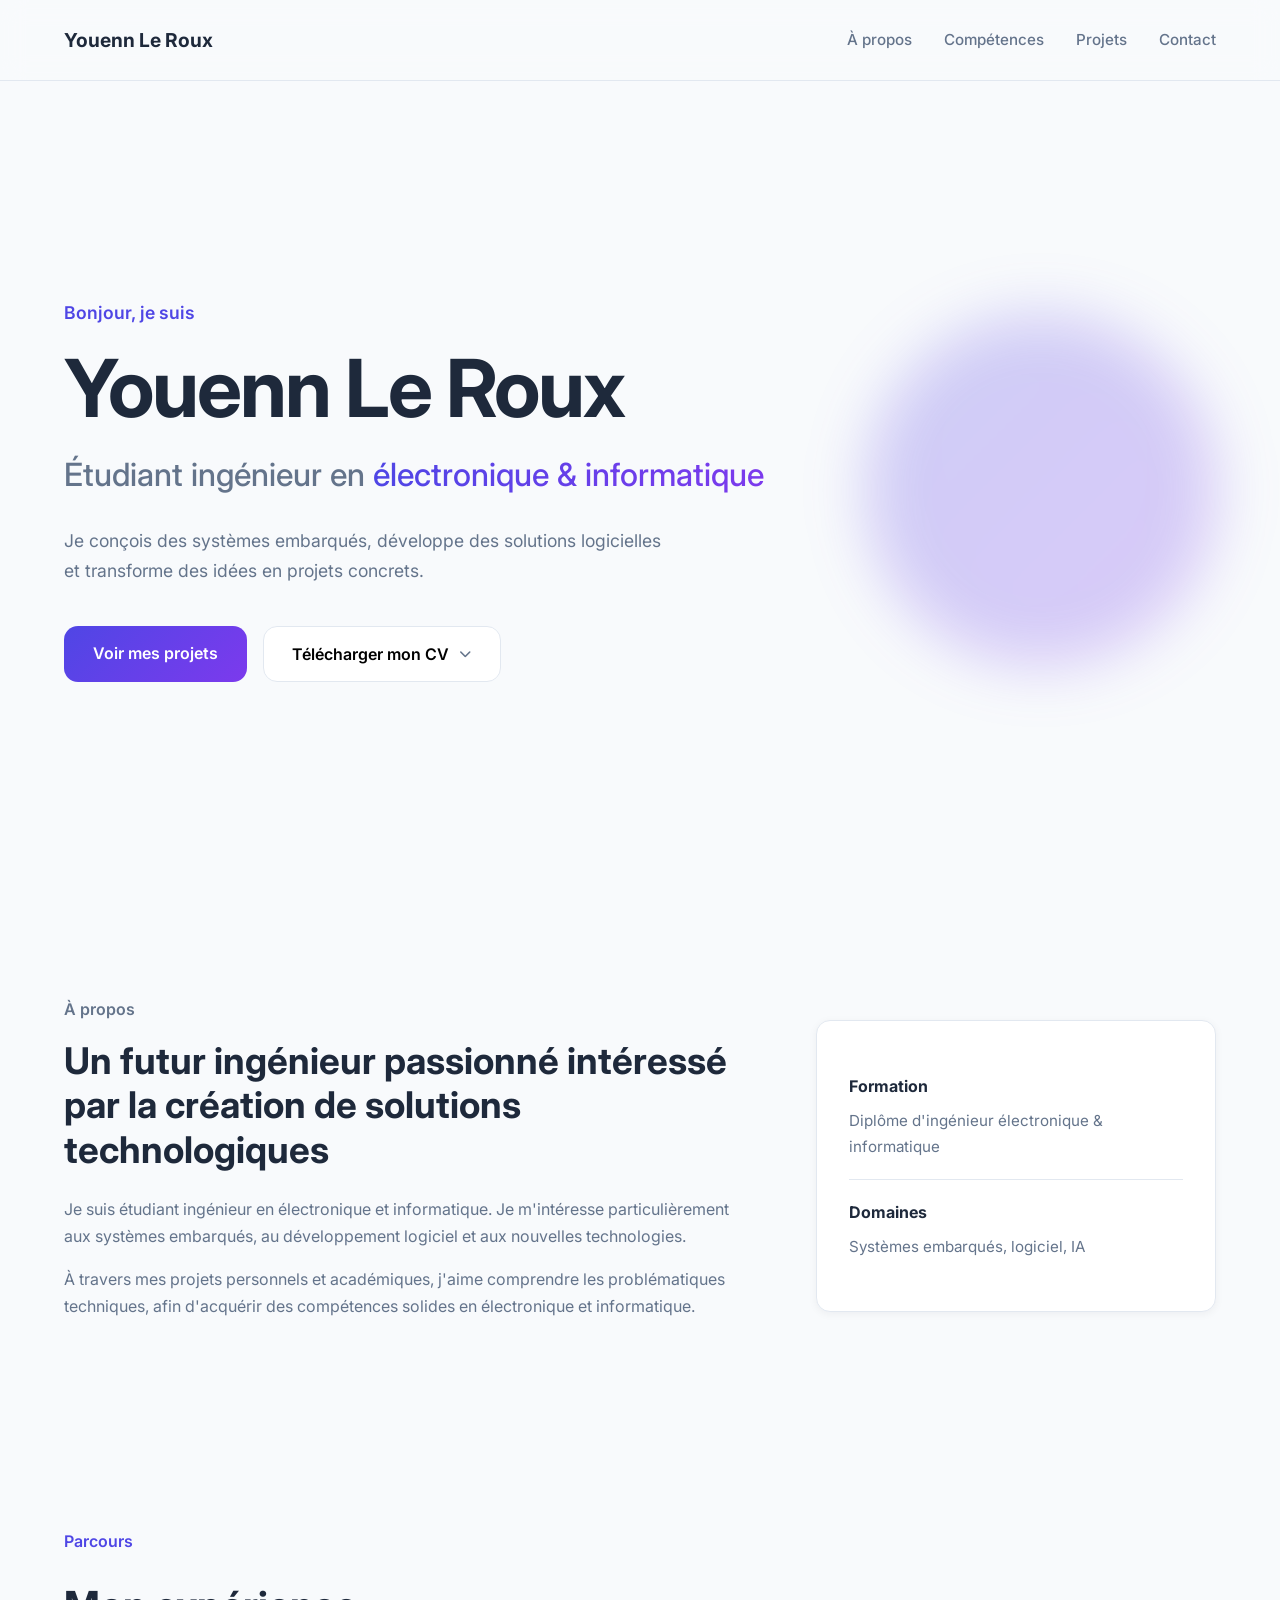
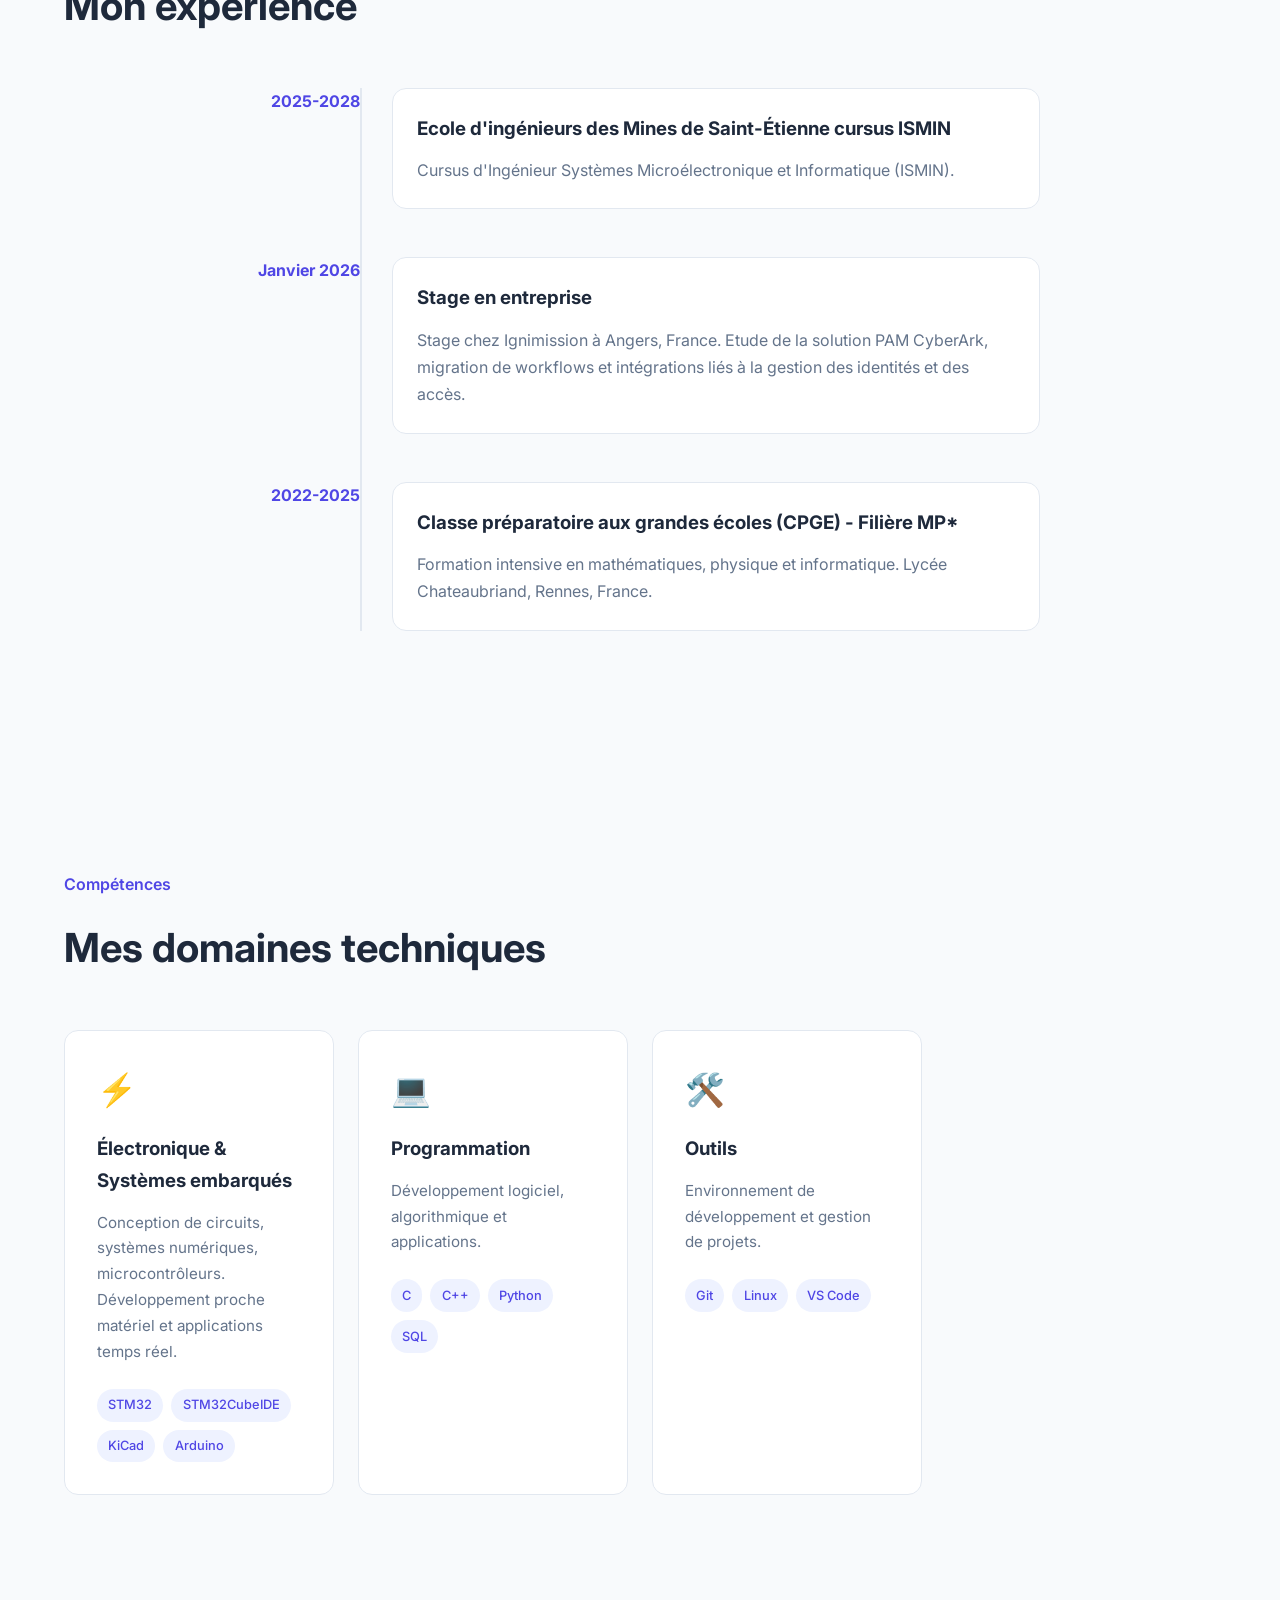
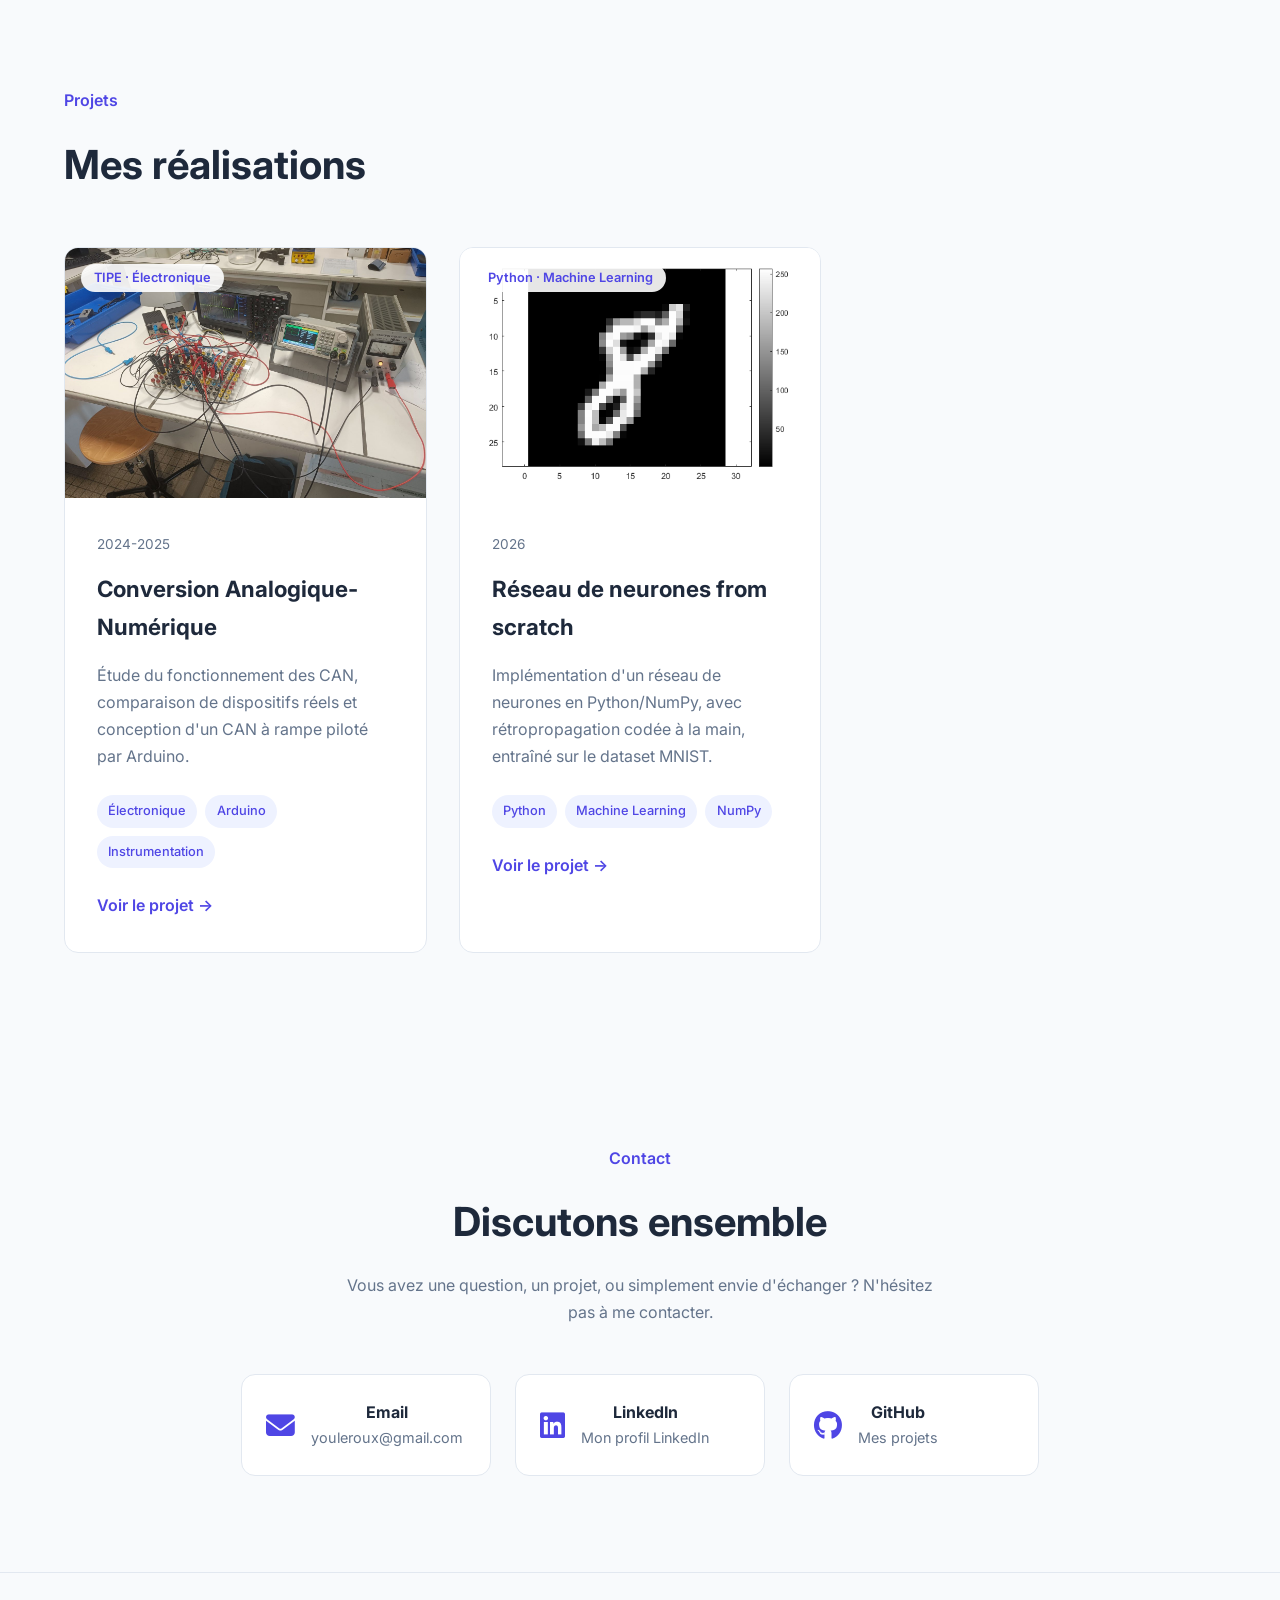
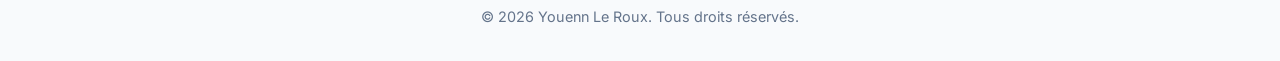
==== commit d2b4b893: "Première page fini" ====
--- a/index.html
+++ b/index.html
@@ -8,7 +8,15 @@
     <title>Youenn Le Roux | Portfolio</title>
 
     <meta name="description"
-        content="Portfolio de Prénom Nom, étudiant ingénieur en électronique et informatique.">
+        content="Portfolio de Youenn Le Roux, étudiant ingénieur en électronique et informatique.">
+
+    <!-- Favicon -->
+    <link rel="icon" href="assets/images/favicon.ico">
+
+    <!-- Open Graph -->
+    <meta property="og:title" content="Youenn Le Roux | Portfolio">
+    <meta property="og:description" content="Portfolio de Youenn Le Roux, étudiant ingénieur en électronique et informatique.">
+    <meta property="og:type" content="website">
 
     <!-- Police Google -->
     <link rel="preconnect" href="https://fonts.googleapis.com">
@@ -82,7 +90,7 @@
 </ul>
 
 
-<button class="menu-toggle">
+<button class="menu-toggle" aria-label="Ouvrir le menu de navigation">
 
     <i class="fa-solid fa-bars"></i>
 
@@ -143,7 +151,8 @@
 
                 <div class="cv-dropdown" id="cvDropdown">
 
-                    <button type="button" class="btn btn-secondary cv-dropdown-toggle" id="cvDropdownToggle">
+                    <button type="button" class="btn btn-secondary cv-dropdown-toggle" id="cvDropdownToggle"
+                        aria-haspopup="true" aria-expanded="false">
 
                         Télécharger mon CV
 
@@ -208,7 +217,7 @@
 
 
             <h2>
-                Un ingénieur passionné par la création
+                Un futur ingénieur passionné intéressé par la création
                 de solutions technologiques
             </h2>
 
@@ -227,8 +236,7 @@
 
                 À travers mes projets personnels et académiques,
                 j'aime comprendre les problématiques techniques,
-                concevoir des architectures adaptées et transformer
-                des idées en prototypes fonctionnels.
+                afin d'acquérir des compétences solides en électronique et informatique.
 
             </p>
 
@@ -265,26 +273,10 @@
 
                 <p>
                     Systèmes embarqués,
-                    logiciel, IA, IoT
+                    logiciel, IA
                 </p>
 
             </div>
-
-
-
-            <div class="info-item">
-
-                <h3>
-                    Objectif
-                </h3>
-
-                <p>
-                    Concevoir des solutions
-                    innovantes et fiables
-                </p>
-
-            </div>
-
 
         </div>
 
@@ -339,7 +331,7 @@
 
 <div class="timeline-date">
 
-2026
+2025-2028
 
 </div>
 
@@ -349,15 +341,14 @@
 
 <h3>
 
-Projets personnels
+Ecole d'ingénieurs des Mines de Saint-Étienne cursus ISMIN
 
 </h3>
 
 
 <p>
 
-Développement de projets en électronique,
-informatique et systèmes embarqués.
+Cursus d'Ingénieur Systèmes Microélectronique et Informatique (ISMIN).
 
 </p>
 
@@ -379,7 +370,7 @@
 
 <div class="timeline-date">
 
-2025
+Janvier 2026
 
 </div>
 
@@ -389,15 +380,15 @@
 
 <h3>
 
-Stage / Expérience professionnelle
+Stage en entreprise
 
 </h3>
 
 
 <p>
 
-Description de l'expérience,
-missions réalisées et compétences développées.
+Stage chez Ignimission à Angers, France.
+Etude de la solution PAM CyberArk, migration de workflows et intégrations liés à la gestion des identités et des accès.
 
 </p>
 
@@ -419,7 +410,7 @@
 
 <div class="timeline-date">
 
-2023
+2022-2025
 
 </div>
 
@@ -429,15 +420,15 @@
 
 <h3>
 
-Formation ingénieur
+Classe préparatoire aux grandes écoles (CPGE) - Filière MP*
 
 </h3>
 
 
 <p>
 
-Formation en électronique,
-informatique et technologies numériques.
+Formation intensive en mathématiques, physique et informatique.
+Lycée Chateaubriand, Rennes, France.
 
 </p>
 
@@ -497,7 +488,7 @@
 
 
                 <h3>
-                    Électronique
+                    Électronique & Systèmes embarqués
                 </h3>
 
 
@@ -505,15 +496,18 @@
                     Conception de circuits,
                     systèmes numériques,
                     microcontrôleurs.
+                    Développement proche matériel
+                    et applications temps réel.
                 </p>
 
 
                 <div class="tags">
 
                     <span>STM32</span>
-                    <span>ESP32</span>
+                    <span>STM32CubeIDE</span>
                     <span>KiCad</span>
-                    <span>LTSpice</span>
+                    <span>Arduino</span>
+
 
                 </div>
 
@@ -550,7 +544,7 @@
                     <span>C</span>
                     <span>C++</span>
                     <span>Python</span>
-                    <span>Java</span>
+                    <span>SQL</span>
 
                 </div>
 
@@ -558,41 +552,6 @@
             </div>
 
 
-
-            <!-- Embarqué -->
-
-            <div 
-			class="skill-card"
-			data-aos="fade-up">
-
-
-                <div class="skill-icon">
-                    🤖
-                </div>
-
-
-                <h3>
-                    Systèmes embarqués
-                </h3>
-
-
-                <p>
-                    Développement proche matériel
-                    et applications temps réel.
-                </p>
-
-
-                <div class="tags">
-
-                    <span>Arduino</span>
-                    <span>RTOS</span>
-                    <span>UART</span>
-                    <span>SPI</span>
-
-                </div>
-
-
-            </div>
 
 
 
@@ -624,7 +583,7 @@
                     <span>Git</span>
                     <span>Linux</span>
                     <span>VS Code</span>
-                    <span>Docker</span>
+
 
                 </div>
 
@@ -682,7 +641,7 @@
 
 
     <img 
-    src="assets/images/projects/can/hero-manip.jpg"
+    src="assets/images/projects/can/photo-montage.jpg"
     alt="Conversion analogique-numérique">
 
 
@@ -899,8 +858,10 @@
 
 
 
-            <a href="#"
-               class="contact-card">
+            <a href="https://www.linkedin.com/in/youenn-le-roux-594936266/"
+               class="contact-card"
+               target="_blank"
+               rel="noopener noreferrer">
 
 
                 <i class="fa-brands fa-linkedin"></i>
@@ -925,8 +886,10 @@
 
 
 
-            <a href="#"
-               class="contact-card">
+            <a href="https://github.com/RS44you"
+               class="contact-card"
+               target="_blank"
+               rel="noopener noreferrer">
 
 
                 <i class="fa-brands fa-github"></i>
@@ -1016,18 +979,21 @@
 
     toggle.addEventListener('click', function (e) {
         e.stopPropagation();
-        dropdown.classList.toggle('active');
+        const isOpen = dropdown.classList.toggle('active');
+        toggle.setAttribute('aria-expanded', isOpen ? 'true' : 'false');
     });
 
     document.addEventListener('click', function (e) {
         if (!dropdown.contains(e.target)) {
             dropdown.classList.remove('active');
+            toggle.setAttribute('aria-expanded', 'false');
         }
     });
 
     document.addEventListener('keydown', function (e) {
         if (e.key === 'Escape') {
             dropdown.classList.remove('active');
+            toggle.setAttribute('aria-expanded', 'false');
         }
     });
 })();
@@ -1035,4 +1001,4 @@
 </script>
 </body>
 
-</html>+</html>
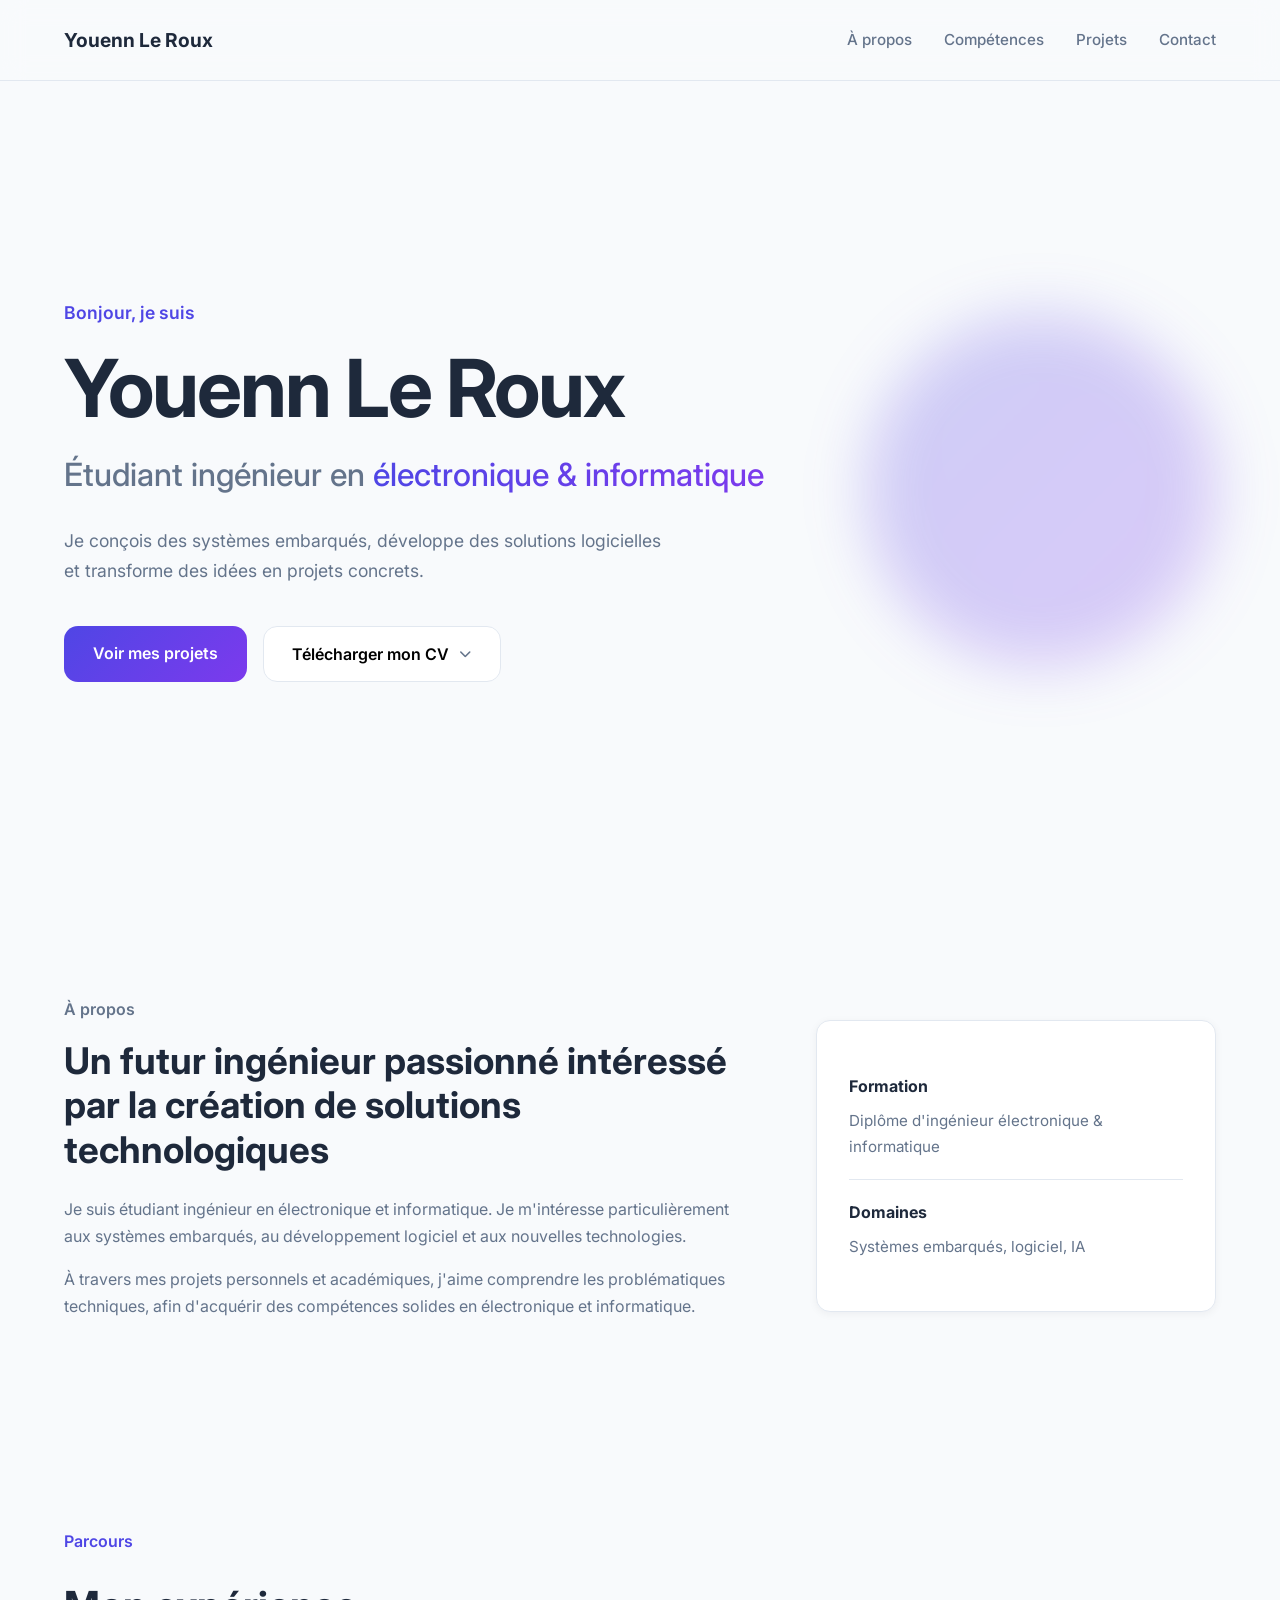
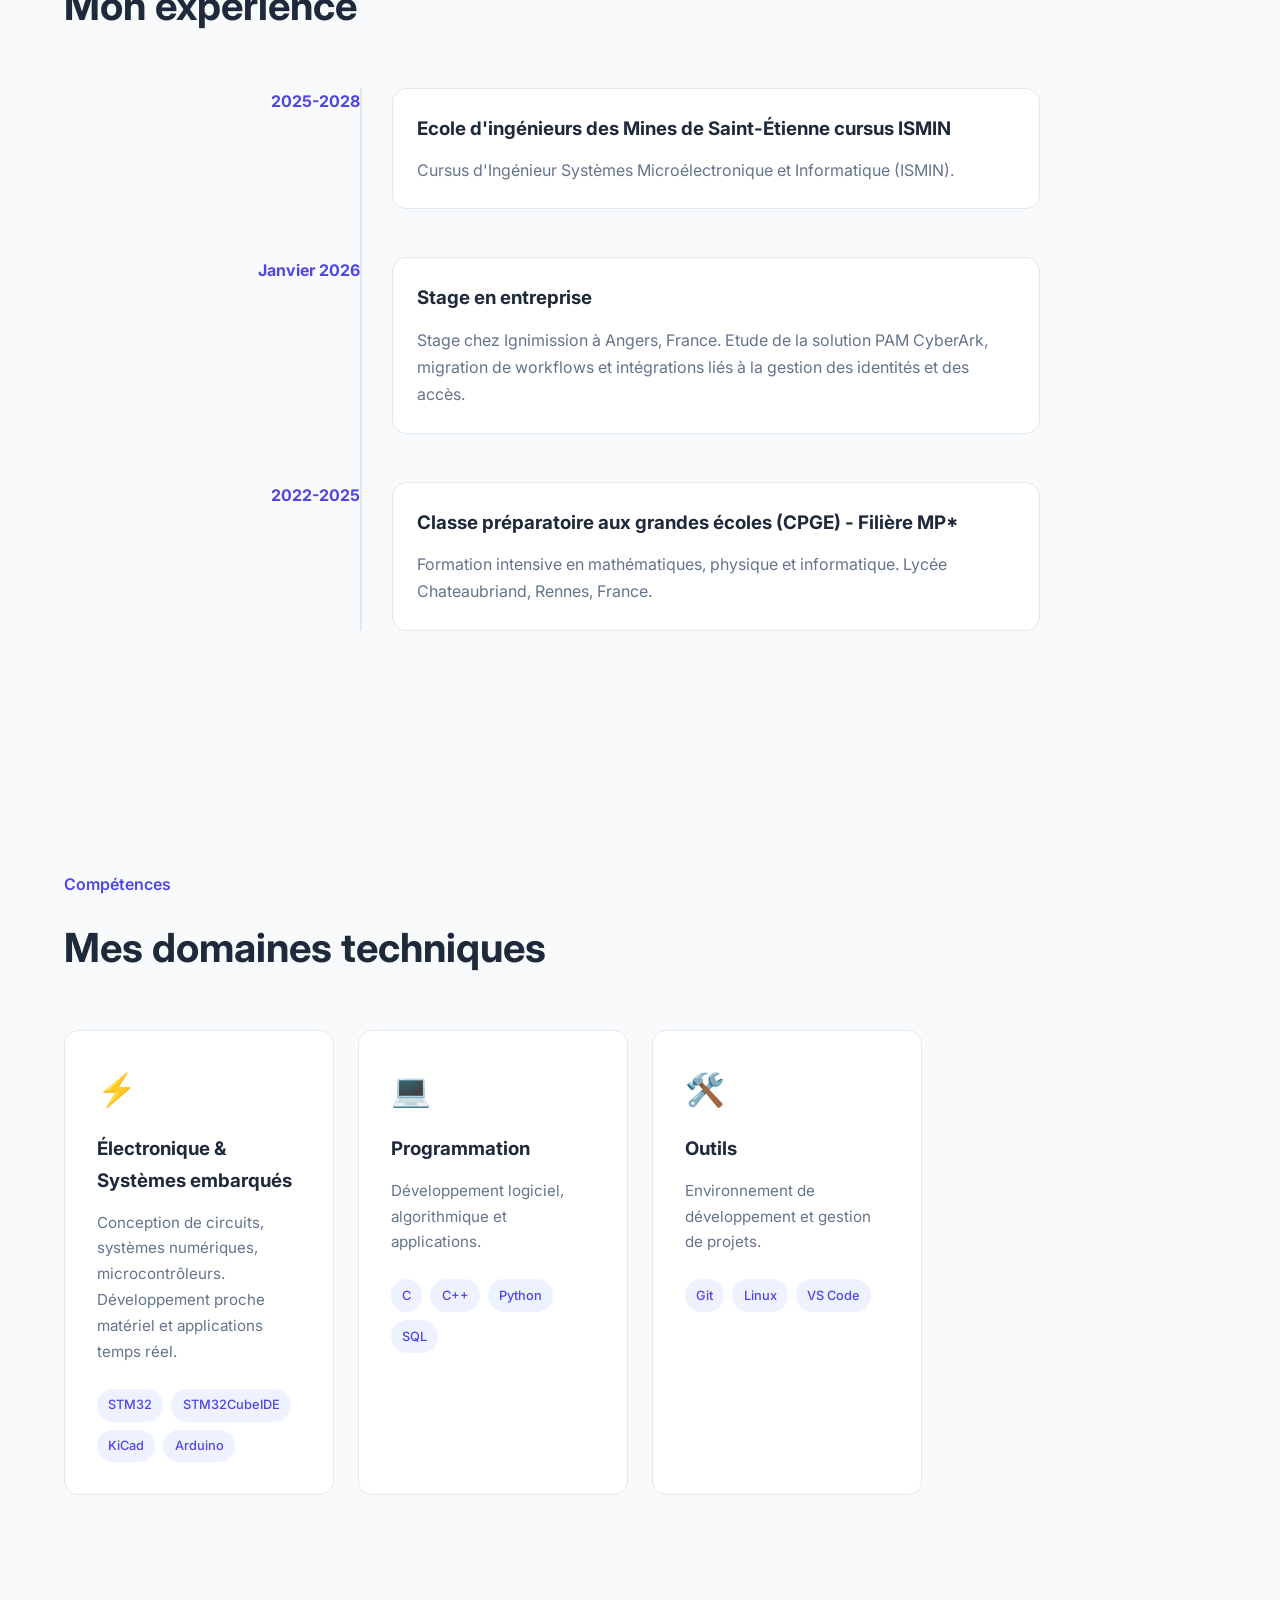
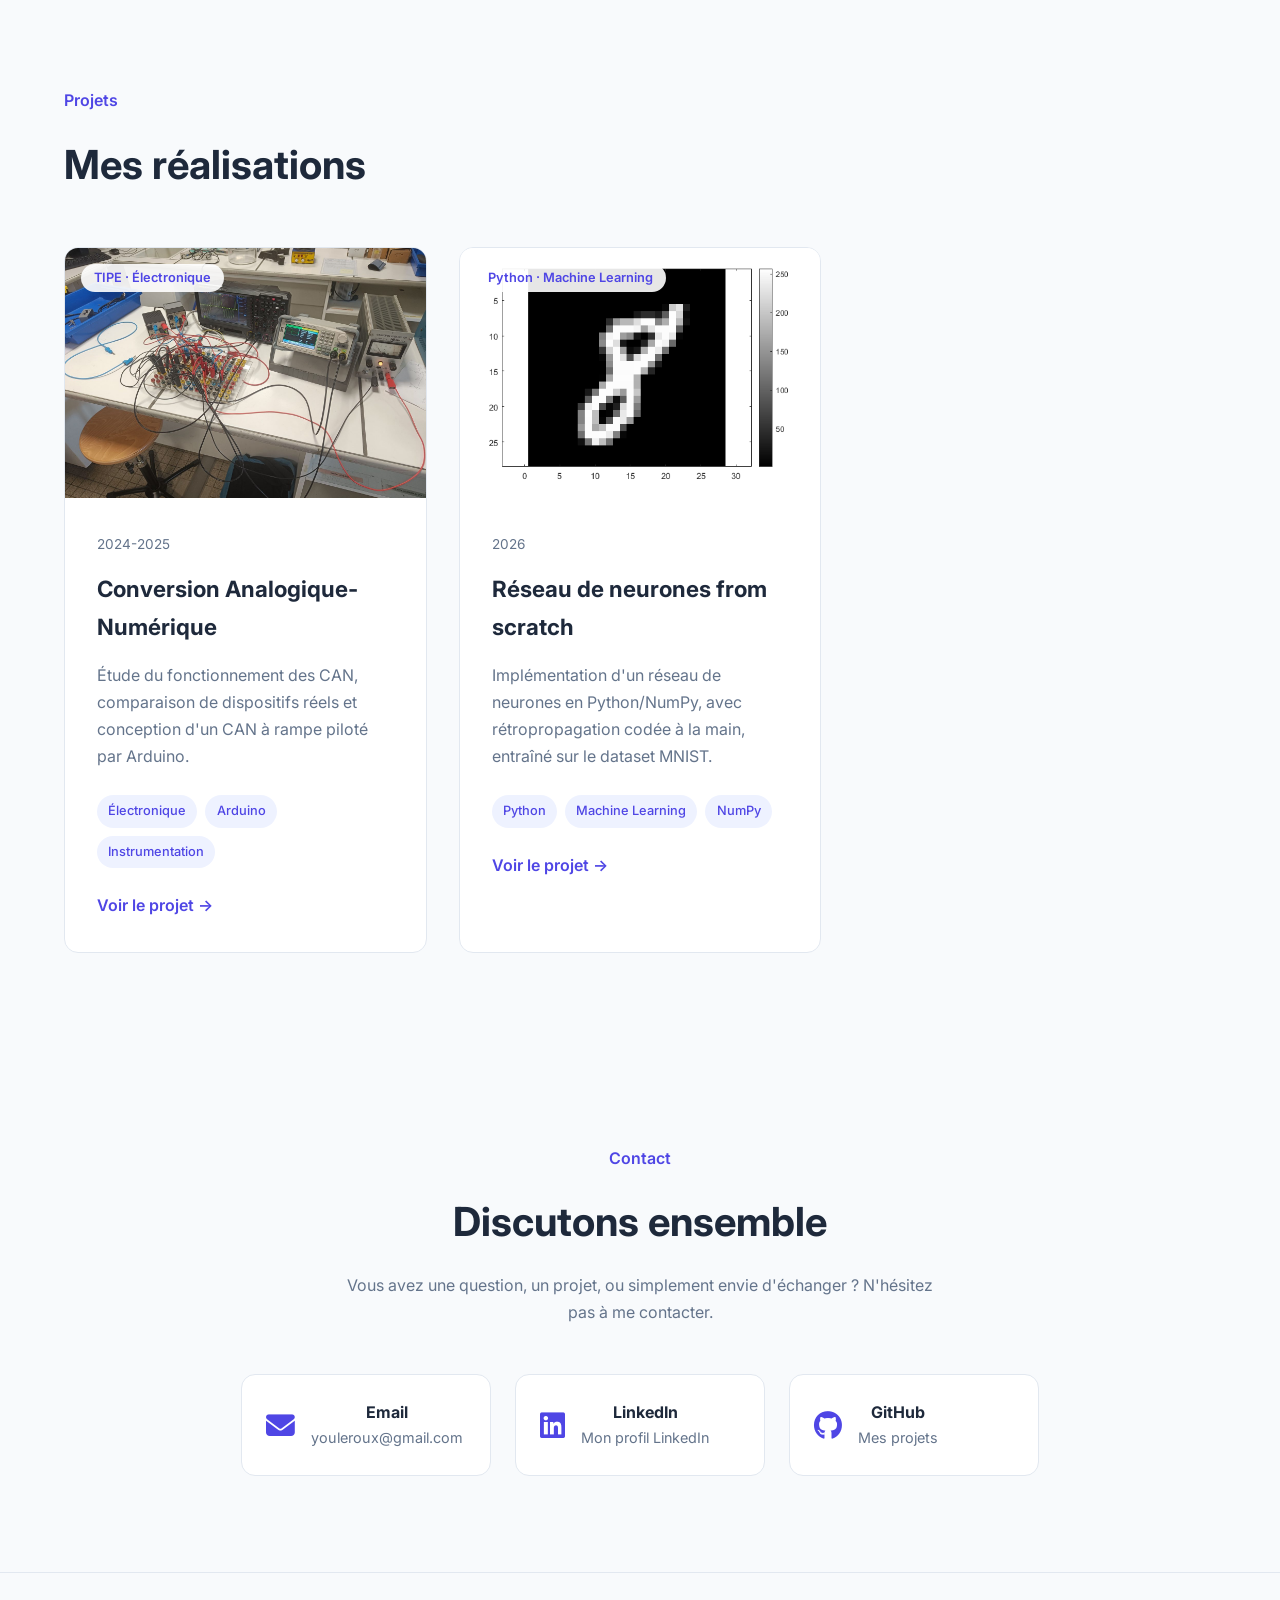
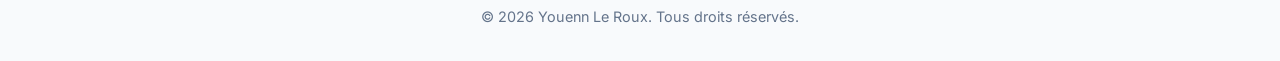
==== commit 38a421f0: "Ajout CVs" ====
--- a/index.html
+++ b/index.html
@@ -162,11 +162,11 @@
 
                     <div class="cv-dropdown-menu">
 
-                        <a href="assets/cv/CV-FR.pdf" download>
+                        <a href="assets/cv/Youenn_Le_Roux_CV_FR.pdf" download>
                             <span class="cv-flag">🇫🇷</span> Français
                         </a>
 
-                        <a href="assets/cv/CV-EN.pdf" download>
+                        <a href="assets/cv/Youenn_Le_Roux_CV_EN.pdf" download>
                             <span class="cv-flag">🇬🇧</span> English
                         </a>
 
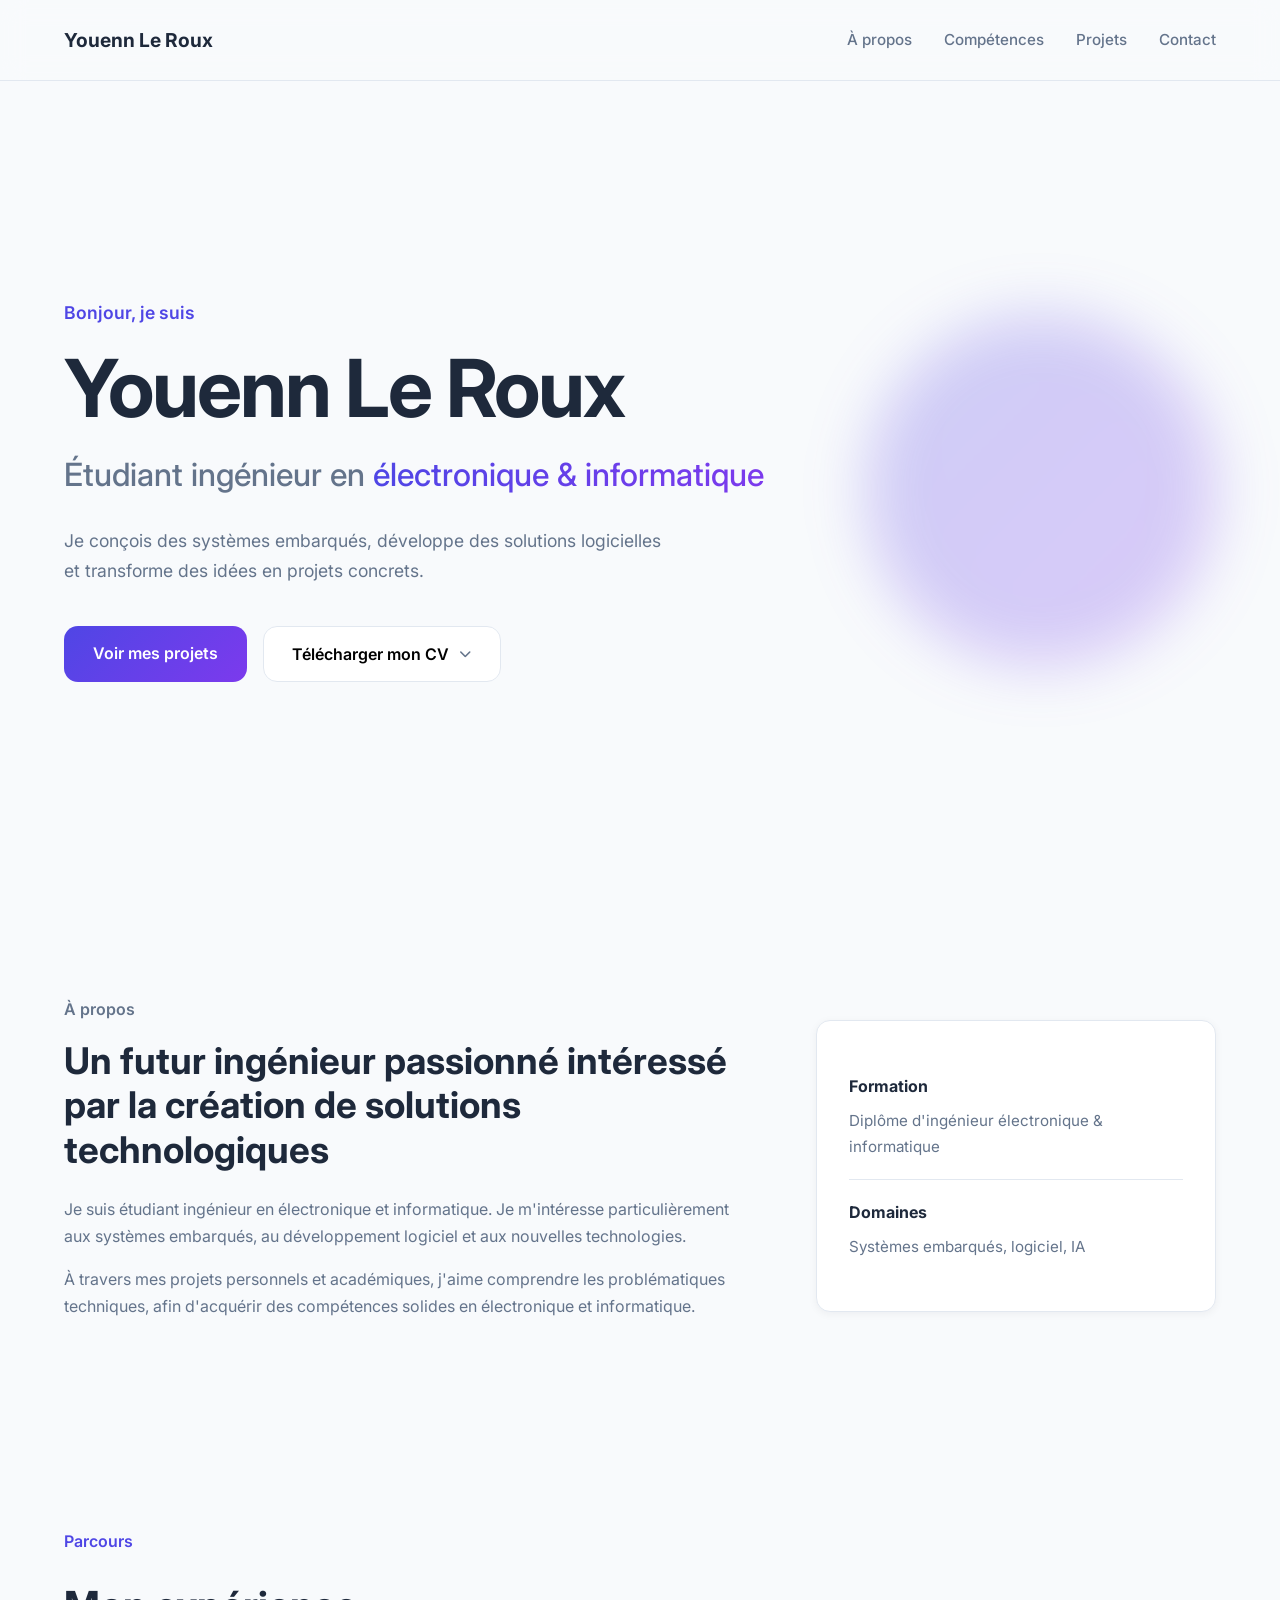
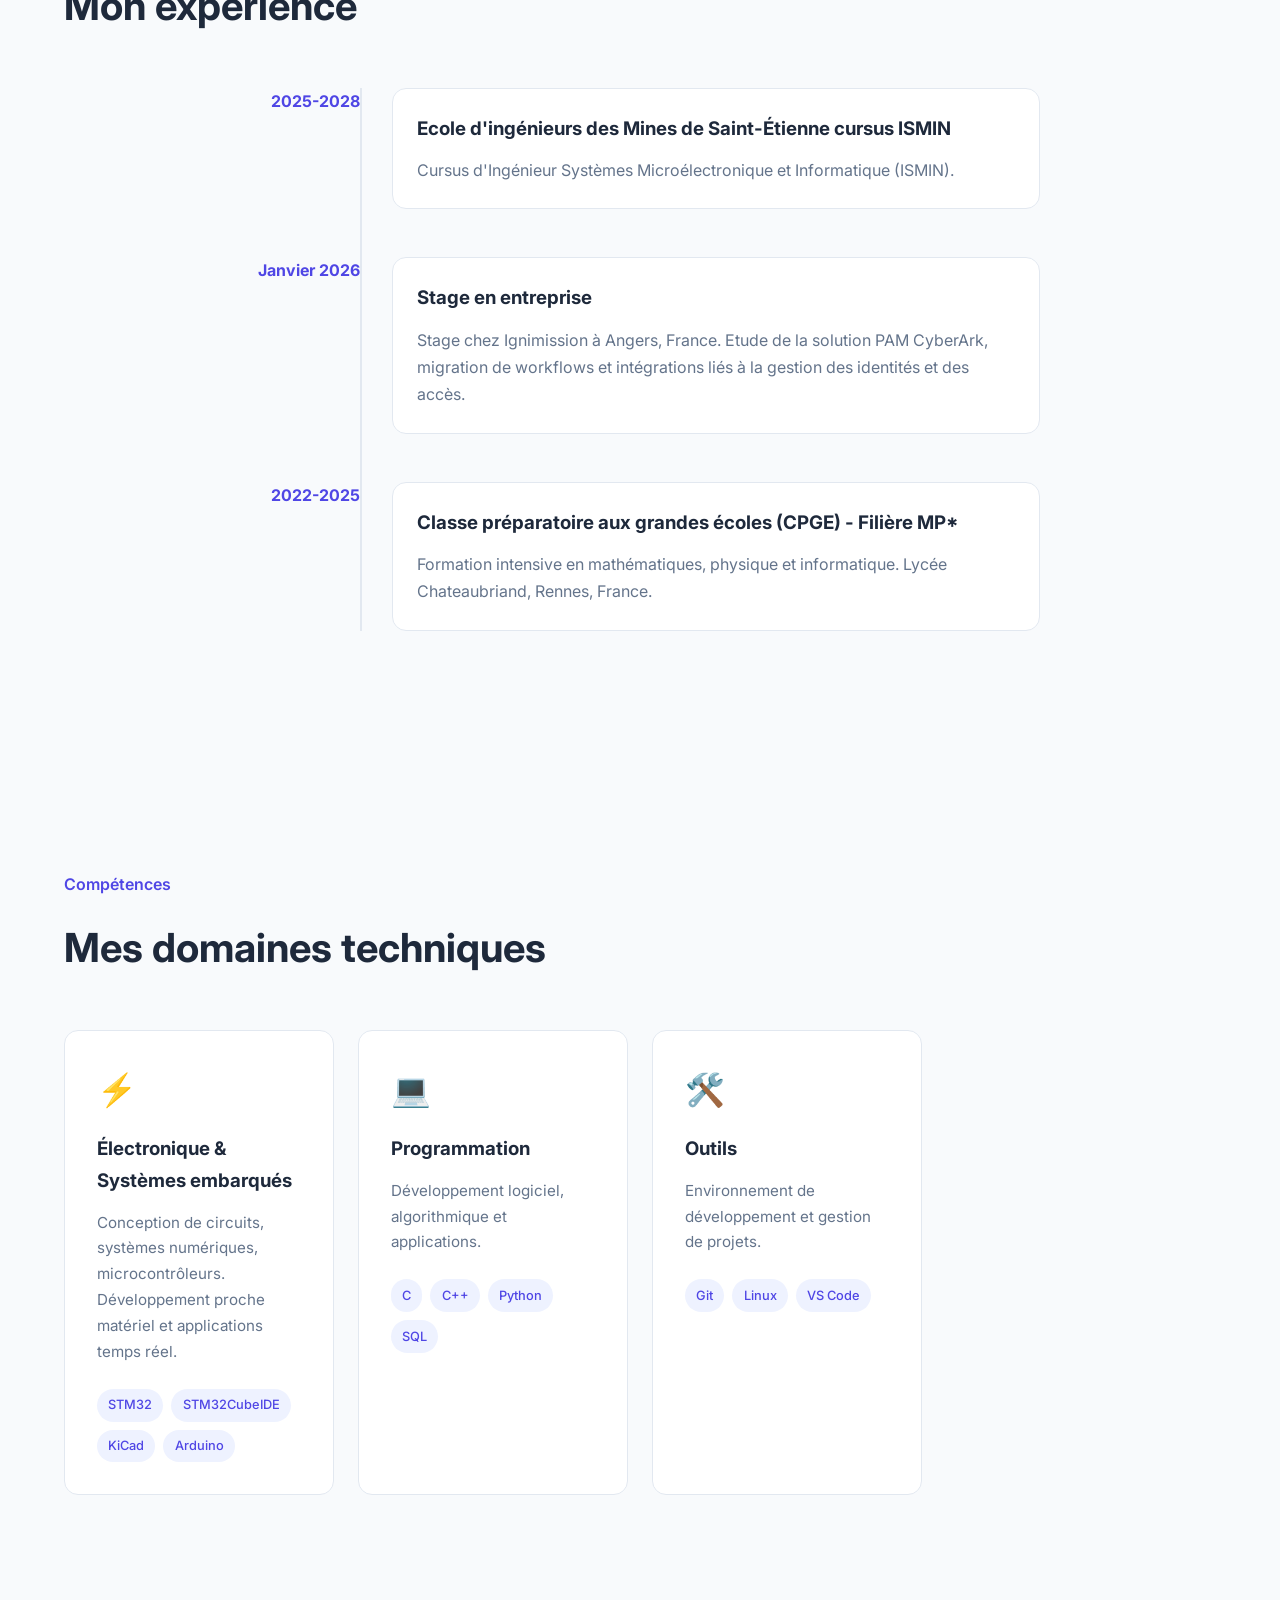
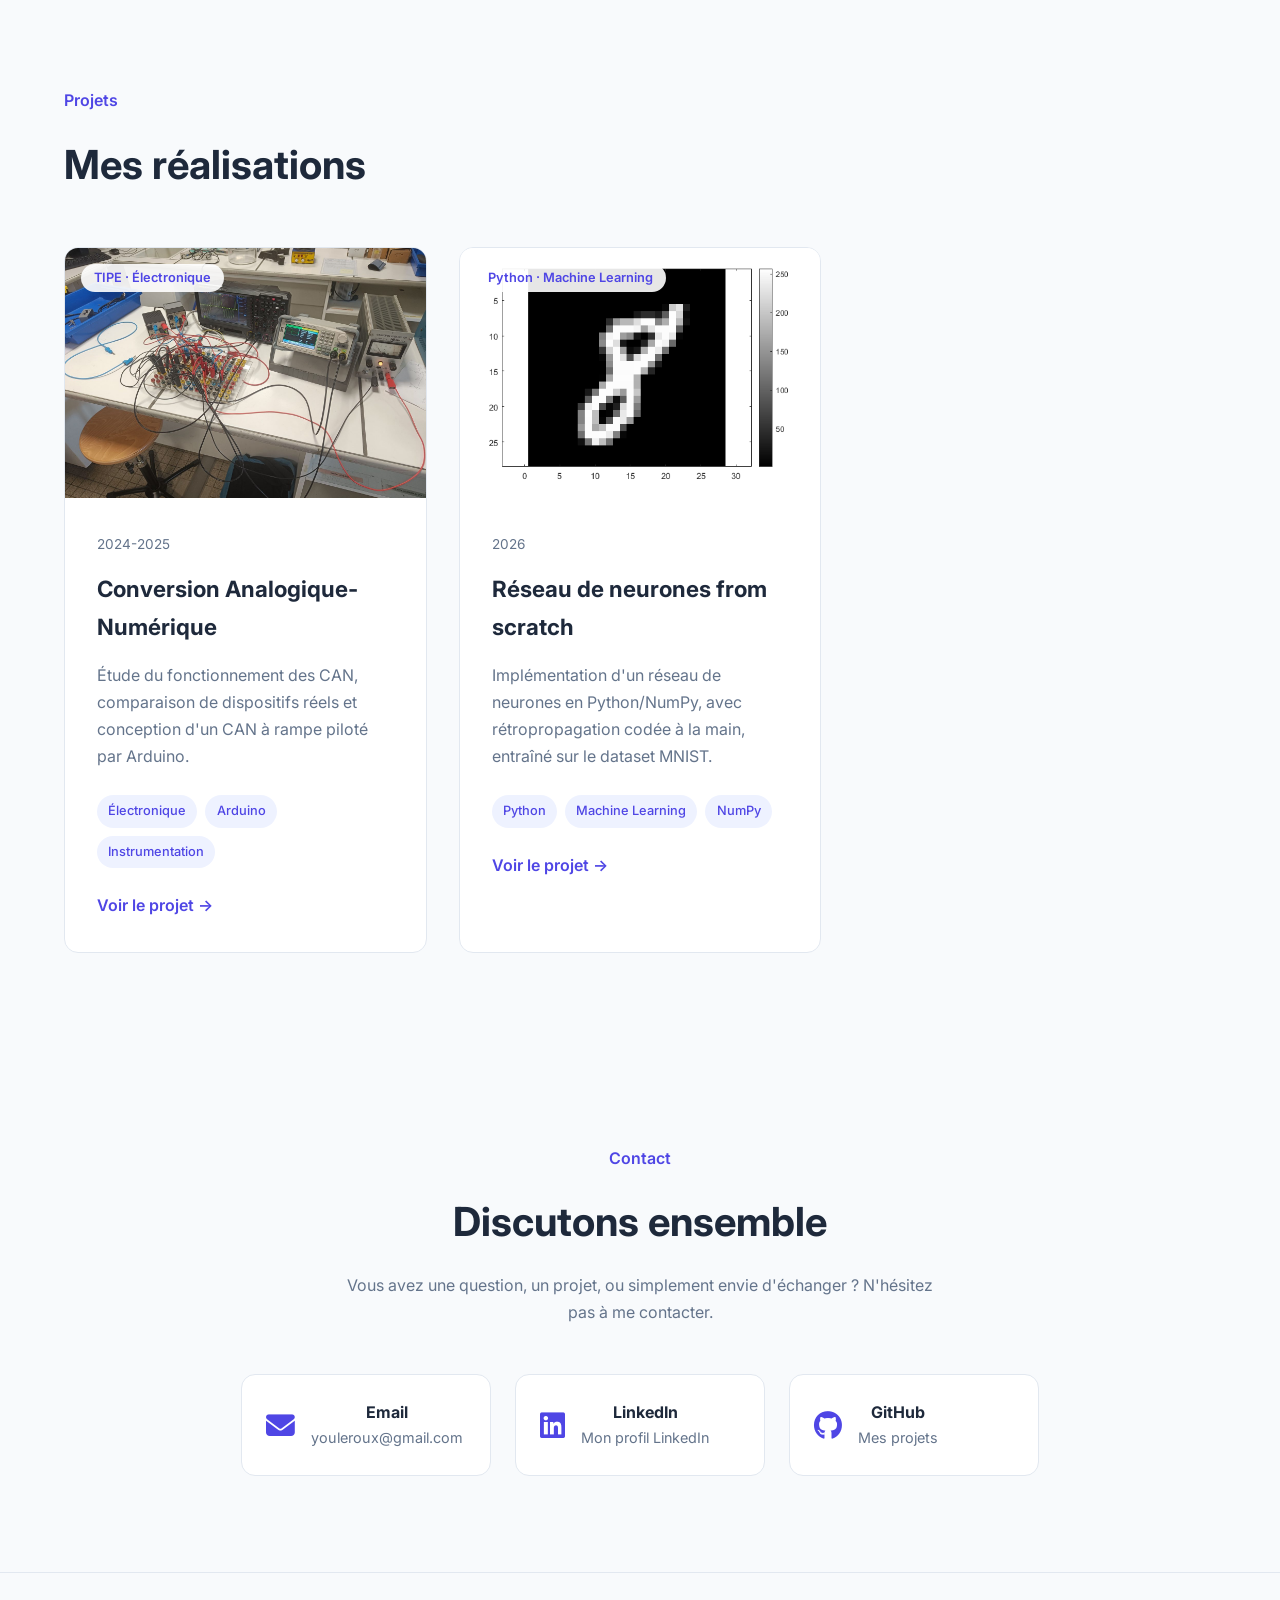
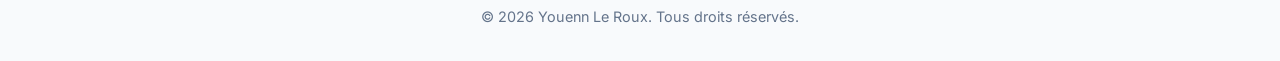
==== commit c1ae5c61: "Supression images non utilisées" ====
--- a/index.html
+++ b/index.html
@@ -11,7 +11,7 @@
         content="Portfolio de Youenn Le Roux, étudiant ingénieur en électronique et informatique.">
 
     <!-- Favicon -->
-    <link rel="icon" href="assets/images/favicon.ico">
+    <link rel="icon" href="assets/images/favicon.svg" type="image/svg+xml">
 
     <!-- Open Graph -->
     <meta property="og:title" content="Youenn Le Roux | Portfolio">
@@ -640,7 +640,7 @@
                 <div class="project-image">
 
 
-    <img 
+    <img loading="lazy"
     src="assets/images/projects/can/photo-montage.jpg"
     alt="Conversion analogique-numérique">
 
@@ -724,7 +724,7 @@
                 <div class="project-image">
 
 
-                    <img 
+                    <img loading="lazy"
                     src="assets/images/projects/mnist-nn/neural_network_project_cover.png"
                     alt="Réseau de neurones from scratch">
 
--- a/css/style.css
+++ b/css/style.css
@@ -38,6 +38,10 @@
 
     padding:var(--spacing-xl) 0;
 
+    /* Empêche les animations d'entrée (AOS fade-left…) de créer
+       un défilement horizontal sur mobile */
+    overflow-x:clip;
+
 }
 
 .container{
@@ -51,6 +55,36 @@
 body {
 
     padding-top: 80px;
+
+}
+
+/* ========================= */
+/* Tags (accueil et pages projets) */
+/* ========================= */
+
+.tags {
+
+    display:flex;
+
+    flex-wrap:wrap;
+
+    gap:.5rem;
+
+}
+
+.tags span {
+
+    background:#EEF2FF;
+
+    color:var(--primary);
+
+    padding:.35rem .7rem;
+
+    border-radius:999px;
+
+    font-size:.8rem;
+
+    font-weight:500;
 
 }
 
--- a/css/home.css
+++ b/css/home.css
@@ -271,6 +271,19 @@
 }
 
 
+@media(max-width:900px){
+
+    .about-container {
+
+        grid-template-columns:1fr;
+
+        gap:2rem;
+
+    }
+
+}
+
+
 
 .section-label {
 
@@ -459,38 +472,6 @@
 
 
 
-/* Tags */
-
-
-.tags {
-
-    display:flex;
-
-    flex-wrap:wrap;
-
-    gap:.5rem;
-
-}
-
-
-
-.tags span {
-
-
-    background:#EEF2FF;
-
-    color:var(--primary);
-
-    padding:.35rem .7rem;
-
-    border-radius:999px;
-
-    font-size:.8rem;
-
-    font-weight:500;
-
-}
-
 @media(max-width:1100px){
 
 
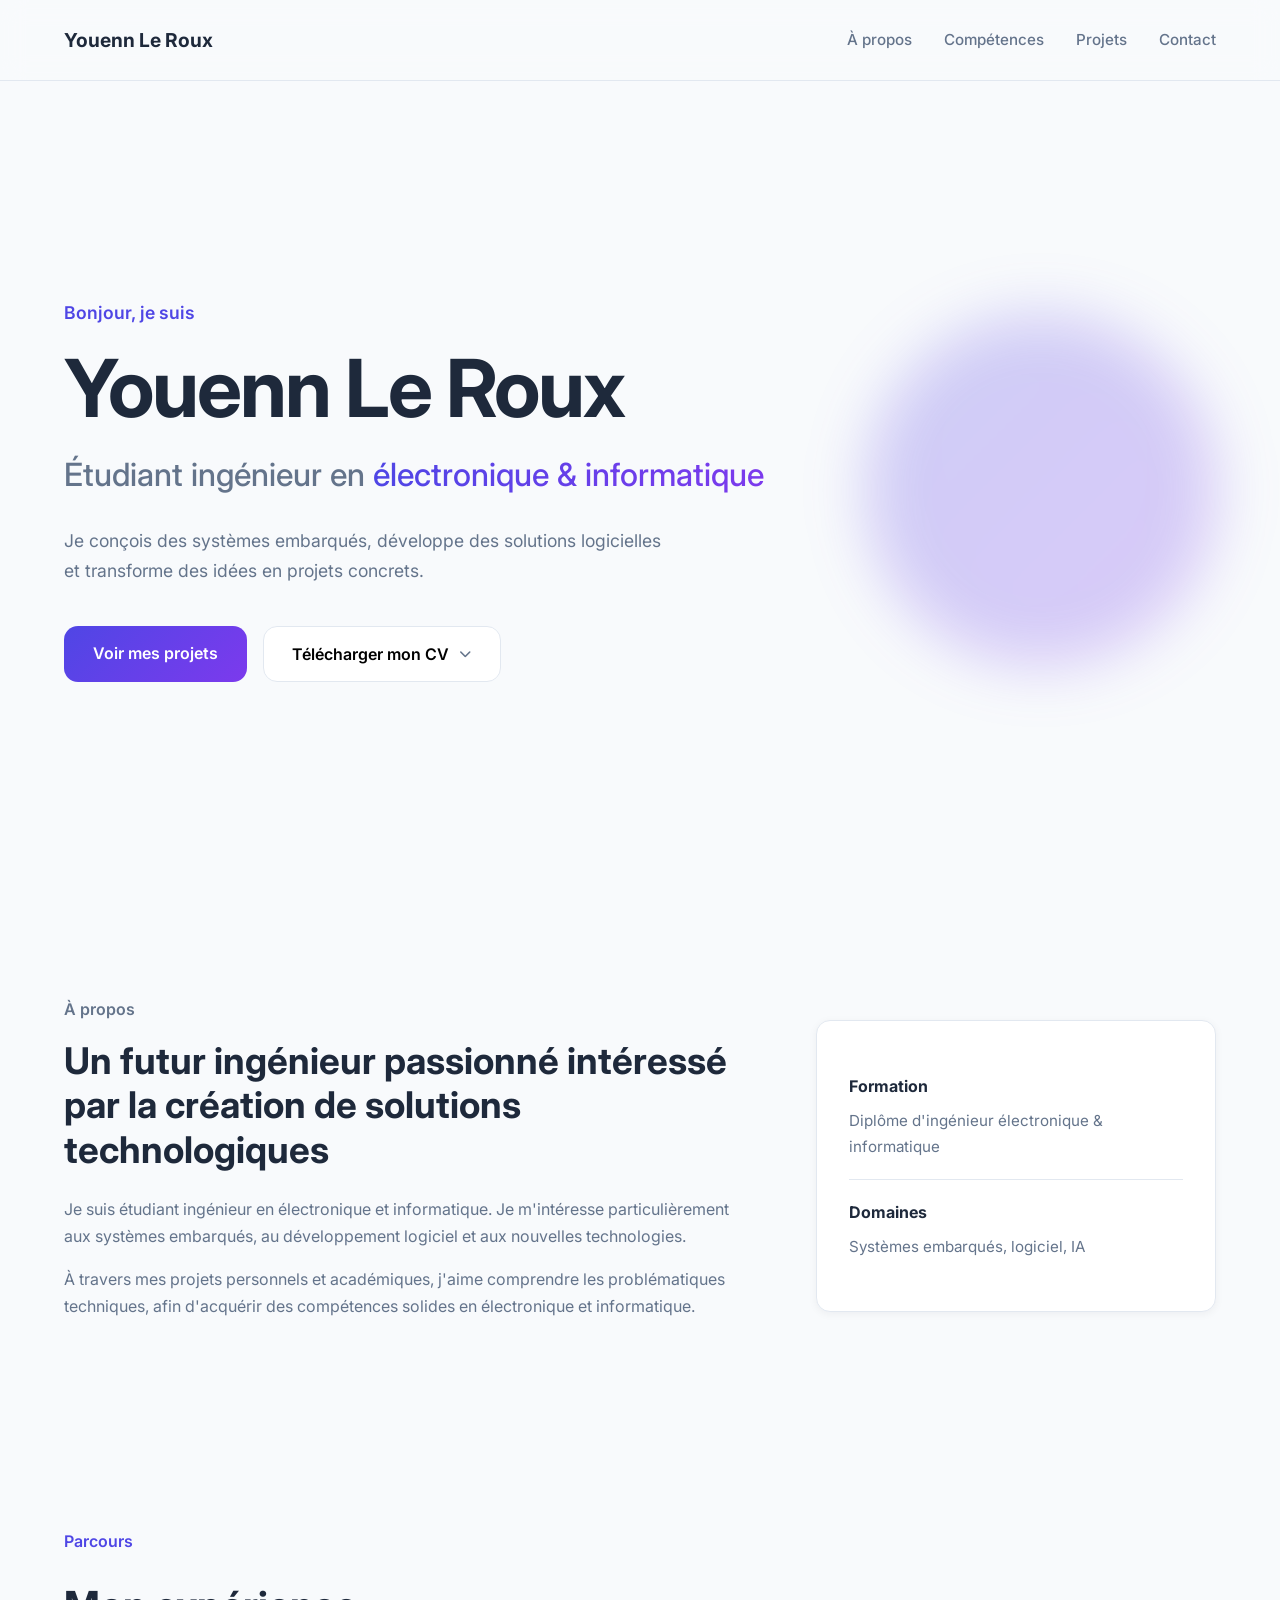
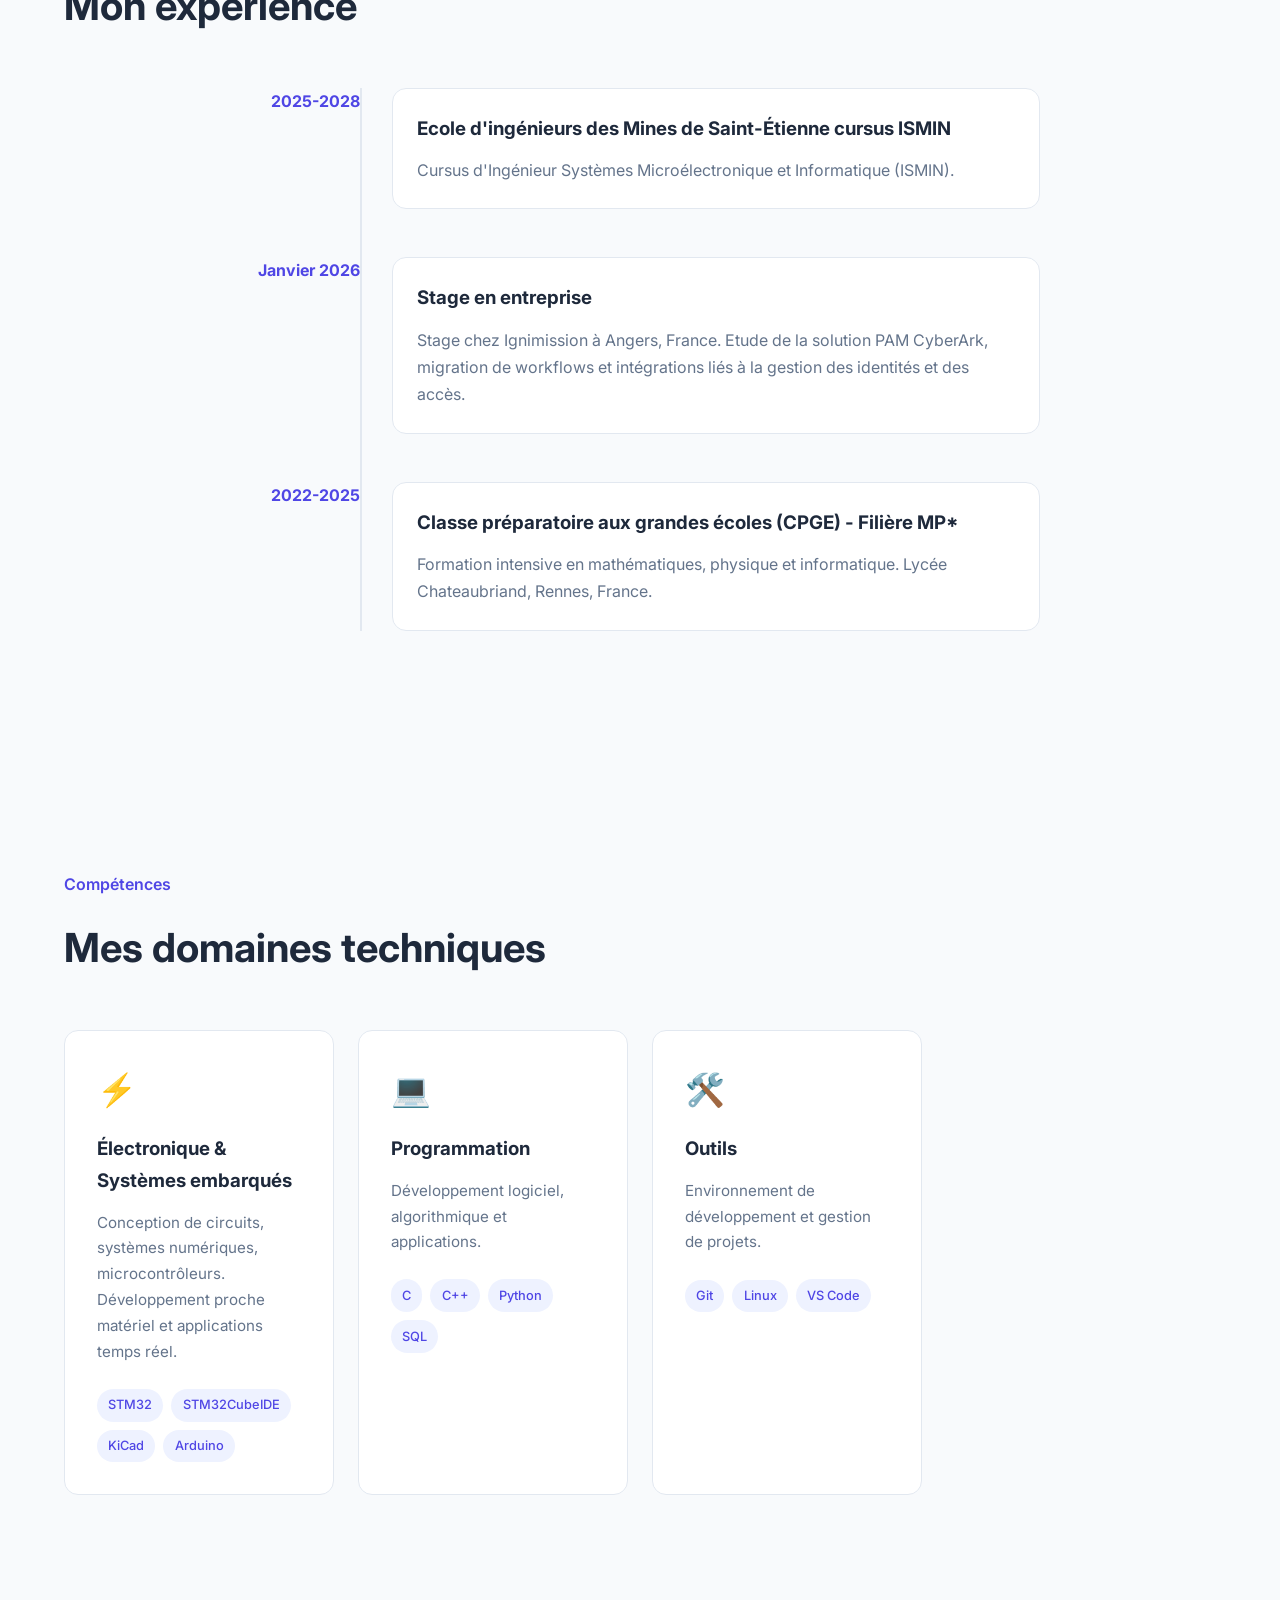
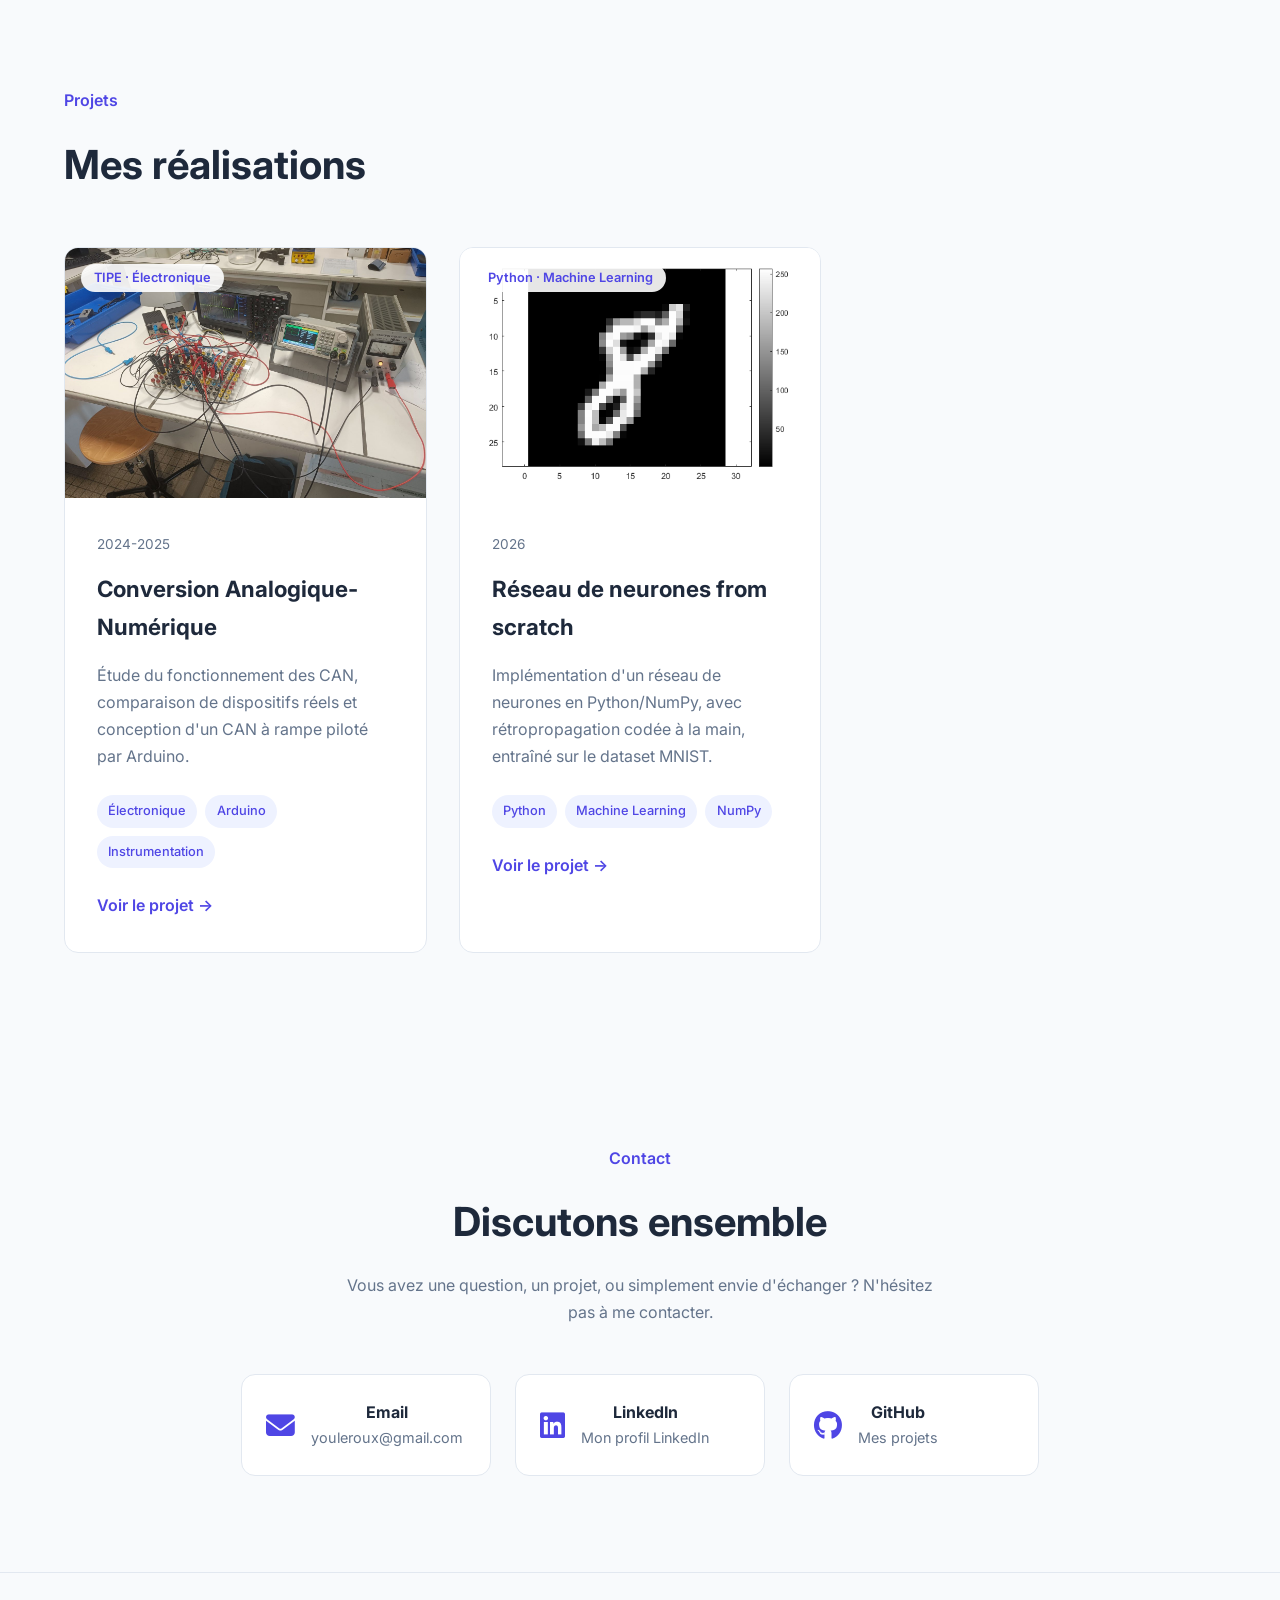
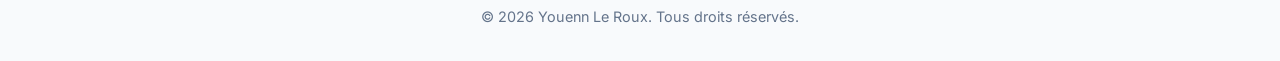
==== commit a0f56fcf: "Ajout image et balise de partage" ====
--- a/index.html
+++ b/index.html
@@ -17,6 +17,16 @@
     <meta property="og:title" content="Youenn Le Roux | Portfolio">
     <meta property="og:description" content="Portfolio de Youenn Le Roux, étudiant ingénieur en électronique et informatique.">
     <meta property="og:type" content="website">
+    <meta property="og:url" content="https://rs44you.github.io/Portfolio/">
+    <meta property="og:locale" content="fr_FR">
+    <!-- L'image doit avoir une adresse complète (https://...) pour LinkedIn & co -->
+    <meta property="og:image" content="https://rs44you.github.io/Portfolio/assets/images/og-image.png">
+    <meta property="og:image:width" content="1200">
+    <meta property="og:image:height" content="630">
+    <meta property="og:image:alt" content="Youenn Le Roux, étudiant ingénieur en électronique et informatique">
+
+    <!-- Aperçu en grand format sur X / Twitter -->
+    <meta name="twitter:card" content="summary_large_image">
 
     <!-- Police Google -->
     <link rel="preconnect" href="https://fonts.googleapis.com">
--- a/css/style.css
+++ b/css/style.css
@@ -6,6 +6,12 @@
 
 html{
     scroll-behavior:smooth;
+}
+
+/* Les ancres (#about, #skills…) s'arrêtent sous la barre de
+   navigation fixe (80px) au lieu de passer dessous */
+[id]{
+    scroll-margin-top:80px;
 }
 
 body{
